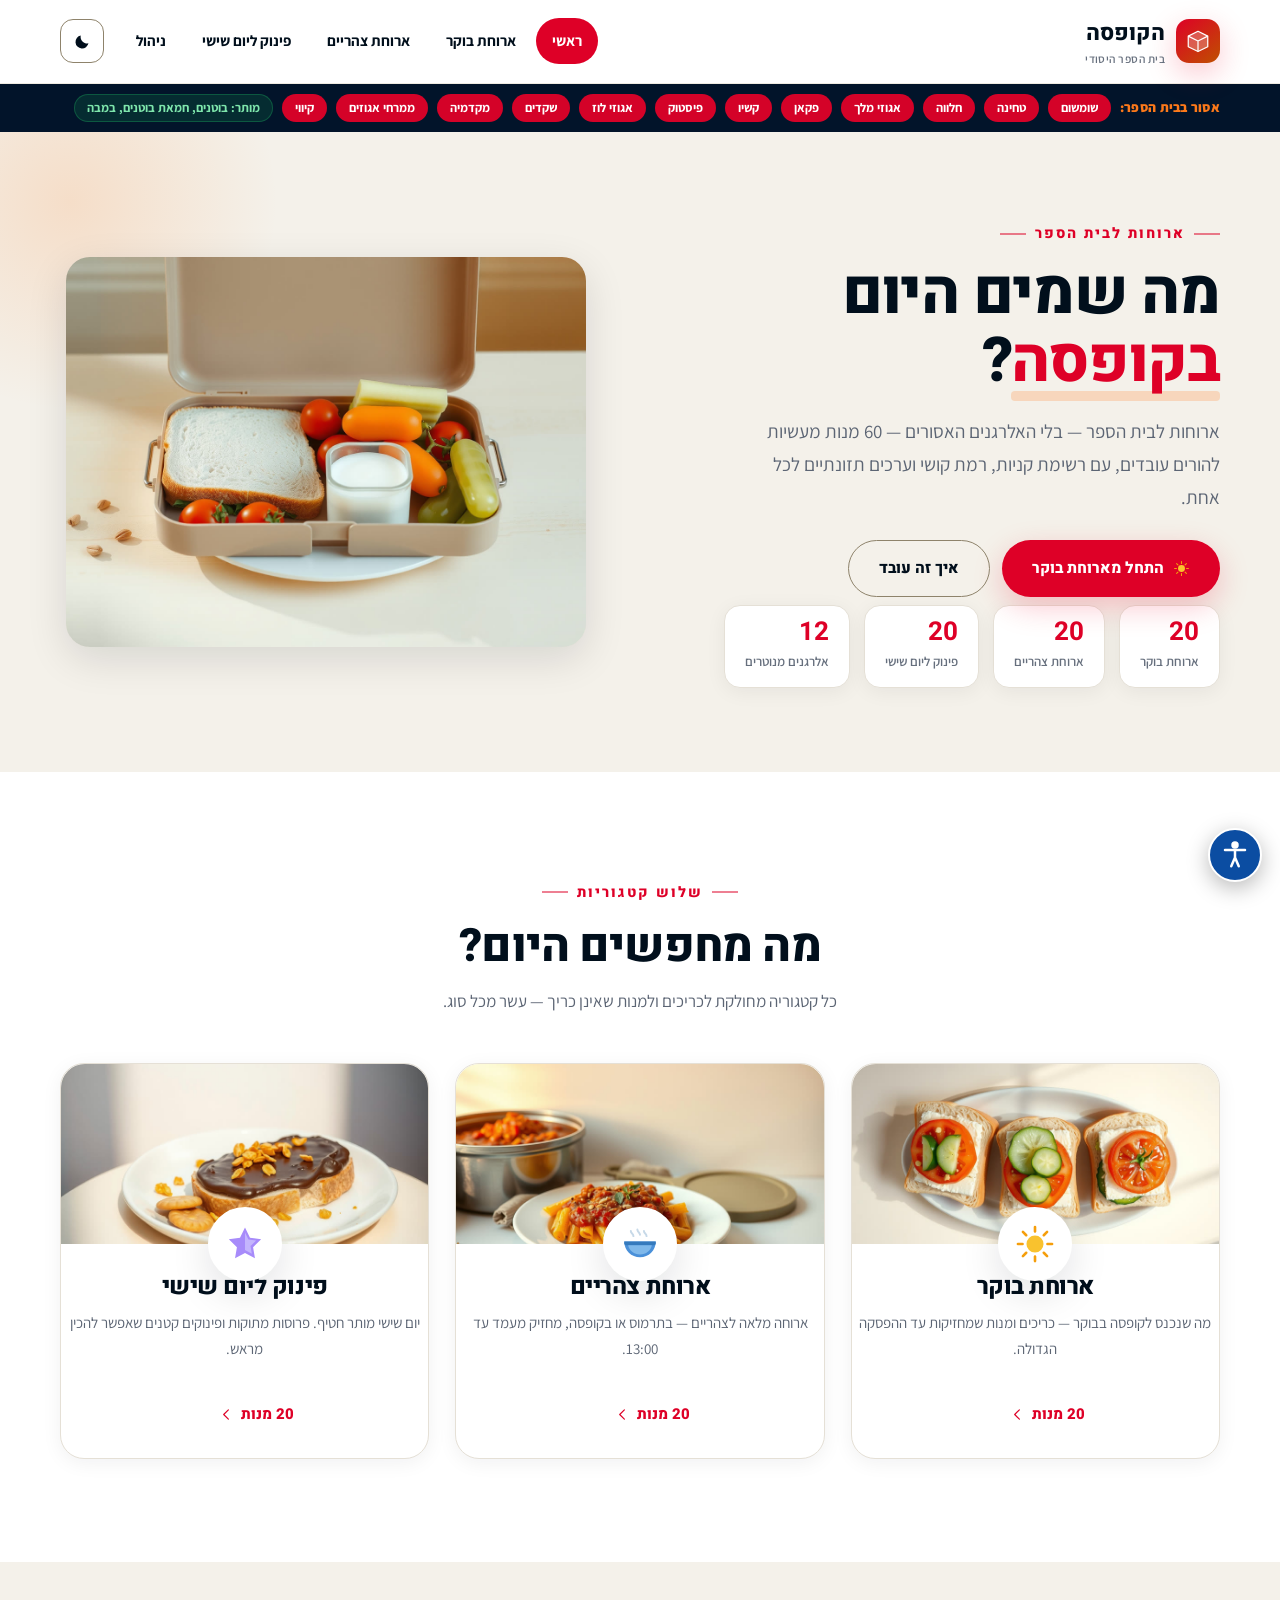
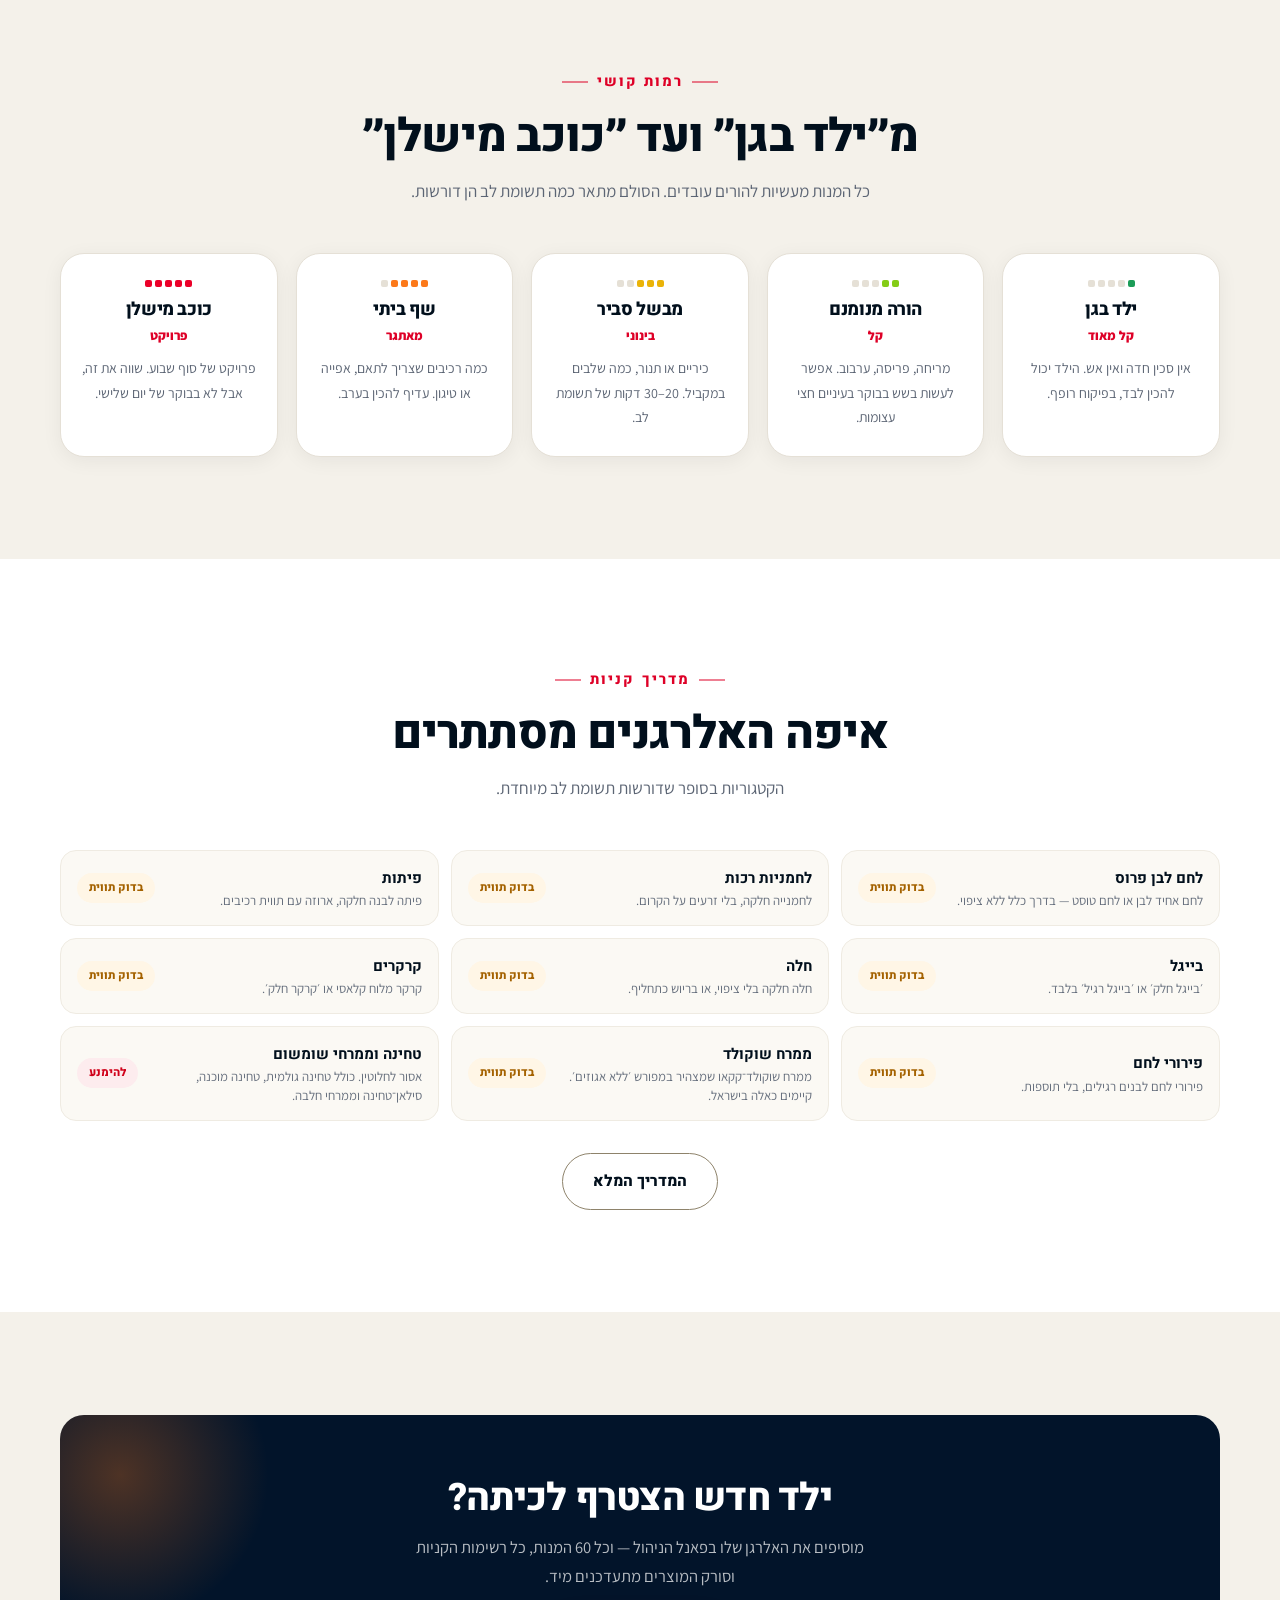
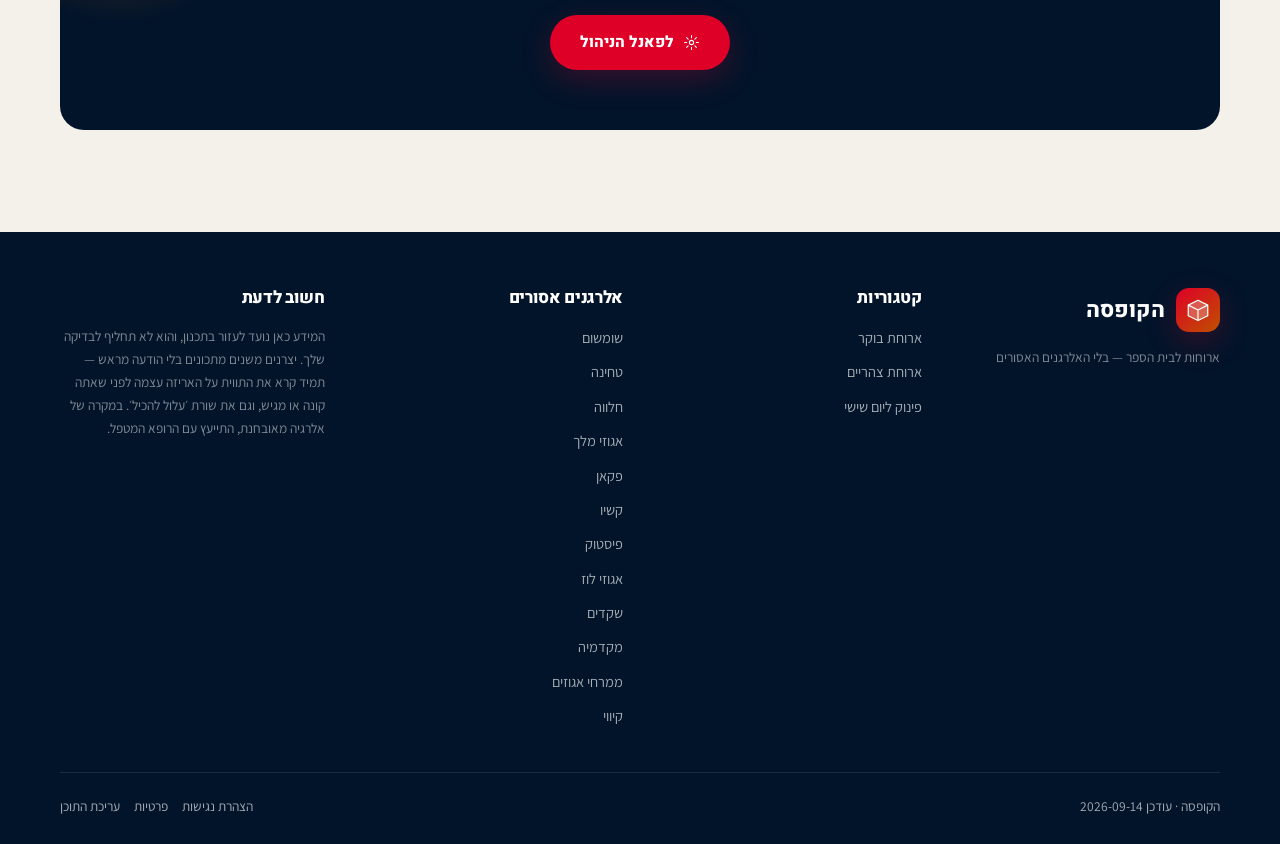
==== index.html @ a0317366 "אתר הקופסה — ארוחות בית ספר ללא אלרגנים 60 מנות בשלוש קטגוריות (בוקר, צהריים, פינוק שישי), עם ערכים " ====
<!doctype html>
<html lang="he" dir="rtl">
<head>
<meta charset="utf-8">
<meta name="viewport" content="width=device-width,initial-scale=1">
<title>הקופסה — ארוחות לבית הספר בלי אלרגנים</title>
<meta name="description" content="רעיונות לארוחות בוקר, צהריים ופינוק ליום שישי לילדי בית ספר יסודי, עם התחשבות באלרגיות לשומשום, טחינה, חלווה, אגוזי מלך, פקאן, קשיו, פיסטוק, לוז, שקדים, מקדמיה, ממרחי אגוזים וקיווי.">
<meta name="color-scheme" content="light dark">
<link rel="stylesheet" href="assets/fonts.css">
<link rel="stylesheet" href="assets/style.css">
<link rel="icon" href="data:image/svg+xml,<svg xmlns='http://www.w3.org/2000/svg' viewBox='0 0 100 100'><text y='.9em' font-size='90'>🥪</text></svg>">
</head>
<body data-page="home">

<main id="app"></main>

<script src="assets/icons.js"></script>
<script src="data/config.js"></script>
<script src="data/products.js"></script>
<script src="data/nutrition.js"></script>
<script src="data/meals-breakfast.js"></script>
<script src="data/meals-lunch.js"></script>
<script src="data/meals-friday.js"></script>
<script src="assets/app.js"></script>
<script src="assets/a11y.js"></script>
</body>
</html>
---- assets/fonts.css ----
/* פונטים מקומיים — Heebo + Assistant, תת־קבוצות עברית ולטינית בלבד.
   מאוחסנים באתר כדי שלא תישלח אף בקשה לשרתי גוגל. */

@font-face {
  font-family: 'Assistant';
  font-style: normal;
  font-weight: 400;
  font-display: swap;
  src: url(fonts/assistant-400-hebrew.woff2) format('woff2');
  unicode-range: U+0307-0308, U+0590-05FF, U+200C-2010, U+20AA, U+25CC, U+FB1D-FB4F;
}

@font-face {
  font-family: 'Assistant';
  font-style: normal;
  font-weight: 400;
  font-display: swap;
  src: url(fonts/assistant-400-latin.woff2) format('woff2');
  unicode-range: U+0000-00FF, U+0131, U+0152-0153, U+02BB-02BC, U+02C6, U+02DA, U+02DC, U+0304, U+0308, U+0329, U+2000-206F, U+20AC, U+2122, U+2191, U+2193, U+2212, U+2215, U+FEFF, U+FFFD;
}

@font-face {
  font-family: 'Assistant';
  font-style: normal;
  font-weight: 600;
  font-display: swap;
  src: url(fonts/assistant-600-hebrew.woff2) format('woff2');
  unicode-range: U+0307-0308, U+0590-05FF, U+200C-2010, U+20AA, U+25CC, U+FB1D-FB4F;
}

@font-face {
  font-family: 'Assistant';
  font-style: normal;
  font-weight: 600;
  font-display: swap;
  src: url(fonts/assistant-600-latin.woff2) format('woff2');
  unicode-range: U+0000-00FF, U+0131, U+0152-0153, U+02BB-02BC, U+02C6, U+02DA, U+02DC, U+0304, U+0308, U+0329, U+2000-206F, U+20AC, U+2122, U+2191, U+2193, U+2212, U+2215, U+FEFF, U+FFFD;
}

@font-face {
  font-family: 'Assistant';
  font-style: normal;
  font-weight: 700;
  font-display: swap;
  src: url(fonts/assistant-700-hebrew.woff2) format('woff2');
  unicode-range: U+0307-0308, U+0590-05FF, U+200C-2010, U+20AA, U+25CC, U+FB1D-FB4F;
}

@font-face {
  font-family: 'Assistant';
  font-style: normal;
  font-weight: 700;
  font-display: swap;
  src: url(fonts/assistant-700-latin.woff2) format('woff2');
  unicode-range: U+0000-00FF, U+0131, U+0152-0153, U+02BB-02BC, U+02C6, U+02DA, U+02DC, U+0304, U+0308, U+0329, U+2000-206F, U+20AC, U+2122, U+2191, U+2193, U+2212, U+2215, U+FEFF, U+FFFD;
}

@font-face {
  font-family: 'Assistant';
  font-style: normal;
  font-weight: 800;
  font-display: swap;
  src: url(fonts/assistant-800-hebrew.woff2) format('woff2');
  unicode-range: U+0307-0308, U+0590-05FF, U+200C-2010, U+20AA, U+25CC, U+FB1D-FB4F;
}

@font-face {
  font-family: 'Assistant';
  font-style: normal;
  font-weight: 800;
  font-display: swap;
  src: url(fonts/assistant-800-latin.woff2) format('woff2');
  unicode-range: U+0000-00FF, U+0131, U+0152-0153, U+02BB-02BC, U+02C6, U+02DA, U+02DC, U+0304, U+0308, U+0329, U+2000-206F, U+20AC, U+2122, U+2191, U+2193, U+2212, U+2215, U+FEFF, U+FFFD;
}

@font-face {
  font-family: 'Heebo';
  font-style: normal;
  font-weight: 400;
  font-display: swap;
  src: url(fonts/heebo-400-hebrew.woff2) format('woff2');
  unicode-range: U+0307-0308, U+0590-05FF, U+200C-2010, U+20AA, U+25CC, U+FB1D-FB4F;
}

@font-face {
  font-family: 'Heebo';
  font-style: normal;
  font-weight: 400;
  font-display: swap;
  src: url(fonts/heebo-400-latin.woff2) format('woff2');
  unicode-range: U+0000-00FF, U+0131, U+0152-0153, U+02BB-02BC, U+02C6, U+02DA, U+02DC, U+0304, U+0308, U+0329, U+2000-206F, U+20AC, U+2122, U+2191, U+2193, U+2212, U+2215, U+FEFF, U+FFFD;
}

@font-face {
  font-family: 'Heebo';
  font-style: normal;
  font-weight: 600;
  font-display: swap;
  src: url(fonts/heebo-600-hebrew.woff2) format('woff2');
  unicode-range: U+0307-0308, U+0590-05FF, U+200C-2010, U+20AA, U+25CC, U+FB1D-FB4F;
}

@font-face {
  font-family: 'Heebo';
  font-style: normal;
  font-weight: 600;
  font-display: swap;
  src: url(fonts/heebo-600-latin.woff2) format('woff2');
  unicode-range: U+0000-00FF, U+0131, U+0152-0153, U+02BB-02BC, U+02C6, U+02DA, U+02DC, U+0304, U+0308, U+0329, U+2000-206F, U+20AC, U+2122, U+2191, U+2193, U+2212, U+2215, U+FEFF, U+FFFD;
}

@font-face {
  font-family: 'Heebo';
  font-style: normal;
  font-weight: 700;
  font-display: swap;
  src: url(fonts/heebo-700-hebrew.woff2) format('woff2');
  unicode-range: U+0307-0308, U+0590-05FF, U+200C-2010, U+20AA, U+25CC, U+FB1D-FB4F;
}

@font-face {
  font-family: 'Heebo';
  font-style: normal;
  font-weight: 700;
  font-display: swap;
  src: url(fonts/heebo-700-latin.woff2) format('woff2');
  unicode-range: U+0000-00FF, U+0131, U+0152-0153, U+02BB-02BC, U+02C6, U+02DA, U+02DC, U+0304, U+0308, U+0329, U+2000-206F, U+20AC, U+2122, U+2191, U+2193, U+2212, U+2215, U+FEFF, U+FFFD;
}

@font-face {
  font-family: 'Heebo';
  font-style: normal;
  font-weight: 800;
  font-display: swap;
  src: url(fonts/heebo-800-hebrew.woff2) format('woff2');
  unicode-range: U+0307-0308, U+0590-05FF, U+200C-2010, U+20AA, U+25CC, U+FB1D-FB4F;
}

@font-face {
  font-family: 'Heebo';
  font-style: normal;
  font-weight: 800;
  font-display: swap;
  src: url(fonts/heebo-800-latin.woff2) format('woff2');
  unicode-range: U+0000-00FF, U+0131, U+0152-0153, U+02BB-02BC, U+02C6, U+02DA, U+02DC, U+0304, U+0308, U+0329, U+2000-206F, U+20AC, U+2122, U+2191, U+2193, U+2212, U+2215, U+FEFF, U+FFFD;
}

@font-face {
  font-family: 'Heebo';
  font-style: normal;
  font-weight: 900;
  font-display: swap;
  src: url(fonts/heebo-900-hebrew.woff2) format('woff2');
  unicode-range: U+0307-0308, U+0590-05FF, U+200C-2010, U+20AA, U+25CC, U+FB1D-FB4F;
}

@font-face {
  font-family: 'Heebo';
  font-style: normal;
  font-weight: 900;
  font-display: swap;
  src: url(fonts/heebo-900-latin.woff2) format('woff2');
  unicode-range: U+0000-00FF, U+0131, U+0152-0153, U+02BB-02BC, U+02C6, U+02DA, U+02DC, U+0304, U+0308, U+0329, U+2000-206F, U+20AC, U+2122, U+2191, U+2193, U+2212, U+2215, U+FEFF, U+FFFD;
}
---- assets/style.css ----
/* ============================================================
   הקופסה — עיצוב בהשראת FreshEat, בנוי RTL מלכתחילה
   ============================================================ */

:root{
  /* פלטת FreshEat */
  /* צבעים מכוילים ל-WCAG 2.0 AA (ת"י 5568). אל תבהיר אותם בלי לבדוק ניגודיות מחדש. */
  --theme:#DE0027;          /* כטקסט: 5.08:1 על לבן · 4.50:1 על קרם */
  --theme-btn:#DE0027;      /* כרקע עם טקסט לבן: 4.60:1 */
  --theme2:#FC791A;         /* דקורטיבי בלבד */
  --theme2-deep:#BF5000;    /* לרקע עם טקסט לבן — 4.81:1 */
  --title:#010F1C;
  --text:#5C6574;
  --text2:#666F7D;          /* 5.08:1 על לבן · 4.50:1 על קרם */
  --body:#ffffff;
  --bg2:#F4F1EA;
  --bg3:#FBF9F4;
  --dark:#02142A;
  --border:#E5E0D6;         /* דקורטיבי */
  --border2:#EFEBE2;
  --border-ui:#8E836B;      /* פקדים שדורשים 3:1 לפי WCAG 1.4.11 — 3.74:1 על לבן */
  --white:#ffffff;

  --ok:#168047;             /* 4.52:1 על ok-soft */
  --ok-soft:#EAF7F0;
  --warn:#A46200;           /* 4.53:1 על warn-soft */
  --warn-soft:#FFF6E6;
  --danger:#D0021B;         /* 4.97:1 על danger-soft */
  --danger-soft:#FDECEE;

  --r:16px;
  --r-lg:24px;
  --r-pill:100px;
  --sh:0 4px 20px rgba(1,15,28,.06);
  --sh2:0 12px 40px rgba(1,15,28,.12);
  --sh-red:0 10px 30px rgba(235,0,41,.22);
  --maxw:1200px;
  --title-font:"Heebo",-apple-system,"Segoe UI",Arial,sans-serif;
  --body-font:"Assistant","Heebo",-apple-system,"Segoe UI",Arial,sans-serif;
  --pad:clamp(56px,8vw,110px);
}

@media (prefers-color-scheme:dark){
  :root:not([data-theme="light"]){
    --title:#F5F3EE; --text:#AEB6C2; --text2:#7F8791;
    --theme:#FF2E52;      /* כטקסט על רקע כהה — 4.51:1 מינימום */
    --theme-btn:#C4001F;  /* כרקע עם טקסט לבן — 5.66:1 */
    --body:#02142A; --bg2:#061B33; --bg3:#04182E;
    --border:#122C48; --border2:#0E2540; --white:#08203A;
    --ok-soft:#0B2A1C; --warn-soft:#2A2110; --danger-soft:#2C1015;
    --ok:#4ADE80; --warn:#FBBF24; --danger:#FF6B7D;
    --theme2-deep:#BF5000;  /* תמיד רקע לטקסט לבן — 4.81:1 בשני המצבים */ --border-ui:#6E7C90;
    --sh:0 4px 20px rgba(0,0,0,.35); --sh2:0 12px 40px rgba(0,0,0,.5);
  }
}
:root[data-theme="dark"]{
  --title:#F5F3EE; --text:#AEB6C2; --text2:#7F8791;
    --theme:#FF2E52;      /* כטקסט על רקע כהה — 4.51:1 מינימום */
    --theme-btn:#C4001F;  /* כרקע עם טקסט לבן — 5.66:1 */
  --body:#02142A; --bg2:#061B33; --bg3:#04182E;
  --border:#122C48; --border2:#0E2540; --white:#08203A;
  --ok-soft:#0B2A1C; --warn-soft:#2A2110; --danger-soft:#2C1015;
  --ok:#4ADE80; --warn:#FBBF24; --danger:#FF6B7D;
  --theme2-deep:#BF5000;  /* תמיד רקע לטקסט לבן — 4.81:1 בשני המצבים */ --border-ui:#6E7C90;
  --sh:0 4px 20px rgba(0,0,0,.35); --sh2:0 12px 40px rgba(0,0,0,.5);
}

*,*::before,*::after{box-sizing:border-box}
html{-webkit-text-size-adjust:100%;scroll-behavior:smooth}
body{
  margin:0;background:var(--body);color:var(--text);
  font-family:var(--body-font);font-size:16px;line-height:1.75;
  direction:rtl;text-align:right;-webkit-font-smoothing:antialiased;
  overflow-x:hidden;
}
h1,h2,h3,h4,h5,h6{
  font-family:var(--title-font);color:var(--title);
  font-weight:800;line-height:1.22;letter-spacing:-.02em;margin:0 0 12px;
}
p{margin:0 0 14px}
a{color:inherit;text-decoration:none}
img{max-width:100%;height:auto;display:block}
button{font:inherit}
ul{list-style:none;margin:0;padding:0}

.wrap{max-width:var(--maxw);margin:0 auto;padding:0 20px}
.sr{position:absolute;width:1px;height:1px;overflow:hidden;clip:rect(0 0 0 0)}
.sec{padding:var(--pad) 0}
.sec-cream{background:var(--bg2)}
.sec-tint{background:var(--bg3)}

/* ================= כותרת עליונה ================= */
.hdr{position:sticky;top:0;z-index:60;background:var(--body);border-bottom:1px solid var(--border2)}
.hdr-in{max-width:var(--maxw);margin:0 auto;padding:14px 20px;display:flex;align-items:center;gap:16px}
.logo{display:flex;align-items:center;gap:11px;font-family:var(--title-font);font-weight:800;font-size:22px;color:var(--title)}
.logo-mark{
  width:44px;height:44px;border-radius:13px;flex:0 0 auto;
  background:linear-gradient(140deg,var(--theme-btn),var(--theme2-deep));
  display:grid;place-items:center;color:#fff;box-shadow:var(--sh-red);
}
.logo-mark svg{width:26px;height:26px}
.logo small{display:block;font-family:var(--body-font);font-size:11.5px;font-weight:600;color:var(--text2);letter-spacing:.04em;margin-top:-4px}
.hdr-spacer{flex:1}
.nav{display:flex;align-items:center;gap:4px}
.nav a{
  padding:10px 16px;border-radius:var(--r-pill);font-weight:700;font-size:15px;
  color:var(--title);transition:.2s;
}
.nav a:hover,.nav a[aria-current="page"]{background:var(--theme-btn);color:#fff}
.icon-btn{
  width:44px;height:44px;border-radius:13px;border:1.5px solid var(--border-ui);
  background:transparent;color:var(--title);display:grid;place-items:center;cursor:pointer;transition:.2s;
}
.icon-btn:hover{background:var(--theme-btn);border-color:var(--theme-btn);color:#fff;transform:translateY(-2px)}
.icon-btn svg{width:19px;height:19px}

/* ================= פס אלרגנים ================= */
.allergy-bar{background:var(--dark);color:#fff;font-size:13.5px}
:root[data-theme="dark"] .allergy-bar,
:root:not([data-theme="light"]) .allergy-bar{background:#000}
@media (prefers-color-scheme:light){:root:not([data-theme="dark"]) .allergy-bar{background:var(--dark)}}
.allergy-bar-in{max-width:var(--maxw);margin:0 auto;padding:10px 20px;display:flex;align-items:center;gap:9px;flex-wrap:wrap}
.allergy-bar b{color:var(--theme2);font-weight:800;letter-spacing:.02em}
.chip{
  display:inline-flex;align-items:center;gap:5px;background:rgba(255,255,255,.1);
  border:1px solid rgba(255,255,255,.16);padding:2px 12px;border-radius:var(--r-pill);
  font-size:12.5px;font-weight:700;color:#fff;
}
.chip-x{background:rgba(235,0,41,.9);border-color:transparent}
.chip-ok{background:rgba(27,156,87,.18);border-color:rgba(27,156,87,.4);color:#7ee6ac}

/* ================= כותרת סקשן ================= */
.title-area{text-align:center;max-width:720px;margin:0 auto 46px}
.sub-title{
  display:inline-flex;align-items:center;gap:9px;color:var(--theme);
  font-family:var(--title-font);font-weight:800;font-size:14.5px;
  letter-spacing:.14em;margin-bottom:14px;
}
.sub-title::before,.sub-title::after{
  content:"";width:26px;height:2px;background:var(--theme);opacity:.5;
}
.title-area h2{font-size:clamp(28px,4.4vw,46px);margin:0 0 12px}
.title-area p{color:var(--text);font-size:17px;margin:0}

/* ================= כפתורים ================= */
.btn{
  display:inline-flex;align-items:center;justify-content:center;gap:9px;
  background:var(--theme-btn);color:#fff;border:0;border-radius:var(--r-pill);
  padding:14px 30px;font-family:var(--title-font);font-weight:800;font-size:15.5px;
  cursor:pointer;transition:.25s;box-shadow:var(--sh-red);position:relative;overflow:hidden;
}
.btn:hover{background:var(--theme2-deep);transform:translateY(-3px);box-shadow:0 14px 34px rgba(191,80,0,.3)}
.btn svg{width:17px;height:17px}
.btn-out{background:transparent;color:var(--title);border:1.5px solid var(--border-ui);box-shadow:none}
.btn-out:hover{background:var(--theme-btn);border-color:var(--theme-btn);color:#fff;box-shadow:var(--sh-red)}
.btn-dark{background:var(--dark);box-shadow:none}
.btn-dark:hover{background:var(--theme-btn)}
.btn-sm{padding:10px 20px;font-size:14px}
.btn-row{display:flex;gap:12px;flex-wrap:wrap}

/* ================= באנר ראשי ================= */
.banner{position:relative;background:var(--bg2);overflow:hidden;padding:clamp(48px,7vw,84px) 0}
.banner::after{
  content:"";position:absolute;top:-140px;left:-140px;width:420px;height:420px;
  border-radius:50%;background:radial-gradient(circle,rgba(252,121,26,.16),transparent 70%);
}
.banner-in{
  max-width:var(--maxw);margin:0 auto;padding:0 20px;
  display:grid;gap:40px;align-items:center;grid-template-columns:1fr;position:relative;z-index:2;
}
@media(min-width:960px){.banner-in{grid-template-columns:1.05fr .95fr}}
.banner h1{font-size:clamp(34px,6vw,62px);line-height:1.1;margin-bottom:18px}
.banner h1 em{font-style:normal;color:var(--theme);position:relative}
.banner h1 em::after{
  content:"";position:absolute;inset-inline:0;bottom:6px;height:10px;
  background:var(--theme2);opacity:.22;border-radius:4px;z-index:-1;
}
.banner .lede{font-size:clamp(16px,2vw,19px);color:var(--text);max-width:52ch;margin-bottom:26px}
.banner-media{position:relative;display:grid;place-items:center;min-height:280px}
.banner-media > img,.banner-media > .ph{grid-area:1/1}
.banner-media > img{z-index:2}
.banner-media img{
  width:100%;max-width:520px;border-radius:var(--r-lg);
  box-shadow:var(--sh2);aspect-ratio:4/3;object-fit:cover;
}
.banner-media .ph{
  width:100%;max-width:520px;aspect-ratio:4/3;border-radius:var(--r-lg);
  background:
    repeating-linear-gradient(45deg,var(--border2) 0 14px,transparent 14px 28px),
    linear-gradient(140deg,rgba(235,0,41,.07),rgba(252,121,26,.12));
  border:2px dashed var(--border);display:grid;place-items:center;text-align:center;padding:26px;
}
.banner-media .ph b{display:block;font-family:var(--title-font);color:var(--title);font-size:17px;margin-bottom:5px}
.banner-media .ph span{font-size:13.5px;color:var(--text2);font-family:monospace;direction:ltr}
.banner-stats{display:flex;gap:14px;flex-wrap:wrap;margin-top:8px}
.bstat{background:var(--white);border:1px solid var(--border);border-radius:var(--r);padding:12px 20px;box-shadow:var(--sh)}
.bstat b{display:block;font-family:var(--title-font);font-size:26px;color:var(--theme);line-height:1.1}
.bstat span{font-size:13px;font-weight:600;color:var(--text2)}

/* ================= כרטיסי קטגוריה ================= */
.cats{display:grid;gap:26px;grid-template-columns:repeat(auto-fit,minmax(290px,1fr))}
.cat{
  position:relative;background:var(--white);border:1px solid var(--border);
  border-radius:var(--r-lg);padding:0 0 30px;
  box-shadow:var(--sh);transition:.3s cubic-bezier(.3,.9,.4,1);text-align:center;
}
.cat:hover{transform:translateY(-9px);box-shadow:var(--sh2);border-color:var(--theme)}
/* .cat-top גוזר את התמונה, אבל .cat-ico חייב לחרוג ממנו — לכן הוא אח ולא בן */
.cat-top{
  position:relative;height:180px;background:var(--bg2);overflow:hidden;display:grid;
  border-radius:var(--r-lg) var(--r-lg) 0 0;
}
.cat-top > img,.cat-top > .ph{grid-area:1/1;width:100%;height:100%}
.cat-top img{object-fit:cover;transition:.5s;z-index:2}
.cat:hover .cat-top img{transform:scale(1.07)}
.cat-top .ph{
  display:grid;place-items:center;padding:16px 16px 46px;
  background:repeating-linear-gradient(45deg,var(--border2) 0 12px,transparent 12px 24px);
}
.ph-path{
  font-family:monospace;direction:ltr;font-size:12px;color:var(--text2);
  background:var(--body);padding:5px 10px;border-radius:8px;border:1px solid var(--border);
  word-break:break-all;line-height:1.5;
}
.cat-top .ph svg{width:74px;height:74px;opacity:.85}
.cat-ico{
  position:absolute;top:143px;inset-inline-start:50%;transform:translateX(50%);
  width:74px;height:74px;border-radius:50%;background:var(--white);
  display:grid;place-items:center;box-shadow:var(--sh2);border:4px solid var(--white);z-index:3;
}
.cat-ico svg{width:42px;height:42px}
.cat-body{padding:46px 24px 0}
.cat h3{font-size:24px;margin-bottom:9px}
.cat p{color:var(--text);font-size:15px;min-height:72px;margin-bottom:18px}
.cat-count{
  display:inline-flex;align-items:center;gap:7px;color:var(--theme);
  font-family:var(--title-font);font-weight:800;font-size:15px;
}
.cat-count svg{width:15px;height:15px;transition:.25s}
.cat:hover .cat-count svg{transform:translateX(-5px)}

/* ================= כרטיס מנה ================= */
.meals{display:grid;gap:26px;grid-template-columns:repeat(auto-fill,minmax(260px,1fr))}
.dish{
  position:relative;background:var(--white);border:1px solid var(--border);
  border-radius:var(--r-lg);padding:70px 22px 26px;margin-top:62px;text-align:center;
  box-shadow:var(--sh);transition:.3s cubic-bezier(.3,.9,.4,1);display:block;
}
.dish:hover{transform:translateY(-9px);box-shadow:var(--sh2);border-color:var(--theme)}
.dish-thumb{
  position:absolute;top:-58px;inset-inline-start:50%;transform:translateX(50%);
  width:132px;height:132px;border-radius:50%;overflow:hidden;
  background:var(--bg2);border:5px solid var(--white);box-shadow:var(--sh);transition:.35s;
  display:grid;
}
.dish-thumb > *{grid-area:1/1;width:100%;height:100%}
.dish:hover .dish-thumb{transform:translateX(50%) rotate(-6deg) scale(1.05)}
.dish-thumb img{object-fit:cover;z-index:2}
.dish-thumb .ph{display:grid;place-items:center;background:var(--bg3)}
.dish-thumb .ph svg{width:78px;height:78px}
.dish h3{font-size:18.5px;margin-bottom:7px;min-height:46px;display:flex;align-items:center;justify-content:center}
.dish p{
  color:var(--text);font-size:14px;line-height:1.55;margin-bottom:14px;min-height:66px;
  display:-webkit-box;-webkit-line-clamp:3;-webkit-box-orient:vertical;overflow:hidden;
}
.dish-meta{
  display:flex;align-items:center;justify-content:center;gap:8px;flex-wrap:wrap;
  font-size:12.5px;font-weight:700;color:var(--text2);padding-top:14px;border-top:1px dashed var(--border);
}
.dot{width:3px;height:3px;border-radius:50%;background:var(--border);flex:0 0 auto}
.dish-badge{
  position:absolute;top:16px;inset-inline-end:16px;background:var(--theme-btn);color:#fff;
  font-size:11.5px;font-weight:800;padding:4px 11px;border-radius:var(--r-pill);z-index:4;
}
.dish-badge.b2{background:var(--theme2-deep)}

/* דרגות קושי */
.pips{display:inline-flex;gap:3px;align-items:center}
.pip{width:7px;height:7px;border-radius:2px;background:var(--border)}
.pip.on{background:var(--d-color,var(--theme))}
.d1{--d-color:#1B9C57}.d2{--d-color:#84cc16}.d3{--d-color:#EAB308}
.d4{--d-color:#FC791A}.d5{--d-color:#EB0029}

/* ================= Breadcrumb ================= */
.crumb-hero{
  position:relative;background:var(--dark);color:#fff;padding:clamp(46px,7vw,80px) 0;
  text-align:center;overflow:hidden;
}
.crumb-hero::before{
  content:"";position:absolute;inset:0;
  background-image:var(--crumb-img,none);background-size:cover;background-position:center;
  opacity:.28;
}
.crumb-hero::after{
  content:"";position:absolute;inset:0;
  background:linear-gradient(180deg,rgba(2,20,42,.55),rgba(2,20,42,.9));
}
.crumb-hero > *{position:relative;z-index:2}
/* בדף מנה הכותרת האמיתית מופיעה מיד אחרי, אז כאן רק פירורי הלחם */
.crumb-hero.compact{padding:22px 0}
.crumb-hero h1{color:#fff;font-size:clamp(28px,5vw,48px);margin-bottom:14px}
.crumb-nav{display:flex;align-items:center;justify-content:center;gap:9px;font-size:14.5px;font-weight:700;flex-wrap:wrap;color:rgba(255,255,255,.7)}
.crumb-nav a{color:#fff}
.crumb-nav a:hover{color:var(--theme2)}
.crumb-nav svg{width:12px;height:12px}
.crumb-nav .cur{color:var(--theme2)}

/* ================= סרגל סינון ================= */
.toolbar{
  display:flex;gap:12px;flex-wrap:wrap;align-items:center;
  background:var(--white);border:1px solid var(--border);border-radius:var(--r-lg);
  padding:18px;margin-bottom:44px;box-shadow:var(--sh);
}
.search{
  flex:1 1 250px;display:flex;align-items:center;gap:10px;
  background:var(--bg3);border:1.5px solid var(--border-ui);border-radius:var(--r-pill);padding:0 20px;
}
.search svg{width:17px;height:17px;color:var(--text2);flex:0 0 auto}
.search input{flex:1;border:0;background:transparent;padding:13px 0;color:var(--title);font-size:15px;outline:none;font-family:inherit}
.seg{display:flex;gap:4px;background:var(--bg3);padding:5px;border-radius:var(--r-pill);border:1.5px solid var(--border-ui)}
.seg button{
  border:0;background:transparent;padding:9px 20px;border-radius:var(--r-pill);
  font-family:var(--title-font);font-size:14px;font-weight:700;color:var(--text);cursor:pointer;transition:.2s;white-space:nowrap;
}
.seg button:hover{color:var(--theme)}
.seg button[aria-pressed="true"]{background:var(--theme-btn);color:#fff}
.sel{
  border:1.5px solid var(--border-ui);background:var(--bg3);color:var(--title);
  padding:12px 18px;border-radius:var(--r-pill);font-size:14px;font-weight:700;
  font-family:var(--title-font);cursor:pointer;
}
.empty{padding:80px 20px;text-align:center;color:var(--text2);border:2px dashed var(--border);border-radius:var(--r-lg)}
.grp-head{display:flex;align-items:center;gap:14px;margin:0 0 70px}
.grp-head h2{font-size:26px;margin:0;white-space:nowrap}
.grp-head .ln{flex:1;height:1px;background:var(--border)}
.grp-head span{color:var(--theme);font-weight:800;font-family:var(--title-font)}

/* ================= דף מנה ================= */
.meal-top{display:grid;gap:36px;grid-template-columns:1fr;align-items:center;padding:var(--pad) 0 0}
@media(min-width:900px){.meal-top{grid-template-columns:.85fr 1.15fr}}
.meal-figure{position:relative;display:grid;place-items:center}
.meal-figure > img,.meal-figure > .ph{grid-area:1/1}
.meal-figure > img{z-index:2}
.meal-figure img{width:100%;max-width:400px;aspect-ratio:1;object-fit:cover;border-radius:50%;box-shadow:var(--sh2);border:10px solid var(--white)}
.meal-figure .ph{
  width:100%;max-width:400px;aspect-ratio:1;border-radius:50%;
  background:var(--bg2);border:10px solid var(--white);box-shadow:var(--sh2);
  display:grid;place-items:center;text-align:center;padding:30px;
}
.meal-figure .ph svg{width:140px;height:140px;margin-bottom:10px}
.meal-figure .ph span{font-size:12px;color:var(--text2);font-family:monospace;direction:ltr;word-break:break-all}
.meal-top h1{font-size:clamp(28px,4.6vw,46px);margin-bottom:14px}
.meal-top .lede{font-size:17.5px;color:var(--text);margin-bottom:24px}
.tag-row{display:flex;gap:8px;flex-wrap:wrap;margin-bottom:22px}
.tag{background:var(--bg2);border:1px solid var(--border);color:var(--text);padding:5px 15px;border-radius:var(--r-pill);font-size:13px;font-weight:700}
.stats{display:flex;gap:12px;flex-wrap:wrap;margin-bottom:24px}
.stat{background:var(--white);border:1px solid var(--border);border-radius:var(--r);padding:13px 20px;display:flex;align-items:center;gap:12px;box-shadow:var(--sh)}
.stat > svg{width:22px;height:22px;color:var(--theme)}
.stat b{display:block;font-family:var(--title-font);font-size:16px;color:var(--title);line-height:1.25}
.stat span{font-size:12px;color:var(--text2);font-weight:600}

.grid2{display:grid;gap:28px;grid-template-columns:1fr;padding:var(--pad) 0}
@media(min-width:920px){.grid2{grid-template-columns:1.05fr .95fr;align-items:start}}

.card{background:var(--white);border:1px solid var(--border);border-radius:var(--r-lg);padding:30px;box-shadow:var(--sh);margin-bottom:28px}
.card > h2{font-size:21px;margin:0 0 20px;display:flex;align-items:center;gap:11px}
.card > h2 svg{width:22px;height:22px;color:var(--theme);flex:0 0 auto}

/* ---- ערכים תזונתיים ---- */
.nutri{display:grid;gap:14px}
.nrow{background:var(--bg3);border:1px solid var(--border2);border-radius:var(--r);padding:16px 18px}
.nrow-top{display:flex;align-items:baseline;gap:10px;margin-bottom:11px}
.nrow-top .nm{font-family:var(--title-font);font-weight:800;font-size:16px;color:var(--title);flex:1}
.nrow-top .val{font-family:var(--title-font);font-weight:800;font-size:25px;color:var(--title);line-height:1}
.nrow-top .un{font-size:13px;font-weight:700;color:var(--text2)}
.nbar{height:11px;border-radius:var(--r-pill);background:var(--border2);overflow:hidden;position:relative}
.nbar i{display:block;height:100%;border-radius:var(--r-pill);background:var(--nc,var(--theme));transition:width .7s cubic-bezier(.3,.9,.4,1)}
.nfoot{display:flex;align-items:center;gap:8px;margin-top:9px;font-size:13px;flex-wrap:wrap}
.npct{font-family:var(--title-font);font-weight:800;font-size:15px;color:var(--nc,var(--theme))}
.nfoot span{color:var(--text2);font-weight:600}
.nbasis{font-size:12.5px;color:var(--text2);margin-top:7px;line-height:1.5}
.n-good{--nc:var(--ok)}
.n-mid{--nc:var(--theme2)}
.n-high{--nc:var(--danger)}
.nserve{
  display:flex;align-items:center;gap:9px;background:var(--bg2);border-radius:var(--r);
  padding:12px 16px;margin-bottom:16px;font-size:14px;font-weight:700;color:var(--title);
}
.nserve svg{width:18px;height:18px;color:var(--theme);flex:0 0 auto}

/* ---- רשימת קניות ---- */
.shop li{display:flex;gap:14px;align-items:flex-start;padding:14px 0;border-bottom:1px dashed var(--border)}
.shop li:last-child{border-bottom:0;padding-bottom:0}
.shop-cb{
  width:24px;height:24px;flex:0 0 auto;margin-top:3px;border-radius:8px;
  border:2px solid var(--border-ui);background:transparent;cursor:pointer;
  display:grid;place-items:center;transition:.2s;padding:0;
}
.shop-cb svg{width:13px;height:13px;color:#fff;opacity:0;transition:.2s}
.shop-cb[aria-checked="true"]{background:var(--ok);border-color:var(--ok)}
.shop-cb[aria-checked="true"] svg{opacity:1}
.shop-txt{flex:1;min-width:0}
.shop-txt b{font-family:var(--title-font);font-weight:700;font-size:15.5px;color:var(--title)}
.shop-txt .q{color:var(--text2);font-weight:600;font-size:14px}
.shop-txt .note{display:block;color:var(--text);font-size:13.5px;margin-top:3px}
.shop li[data-done="1"] .shop-txt b,.shop li[data-done="1"] .shop-txt .q{text-decoration:line-through;opacity:.5}
.flag{
  display:inline-flex;align-items:flex-start;gap:7px;margin-top:7px;
  background:var(--warn-soft);color:var(--warn);border:1px solid color-mix(in srgb,var(--warn) 30%,transparent);
  padding:6px 12px;border-radius:10px;font-size:12.5px;font-weight:700;line-height:1.45;
}
.flag svg{width:13px;height:13px;flex:0 0 auto;margin-top:2px}

/* ---- שלבים ---- */
.steps{counter-reset:s}
.steps li{counter-increment:s;position:relative;padding:0 52px 22px 0;color:var(--text);font-size:15.5px}
.steps li:last-child{padding-bottom:0}
.steps li::before{
  content:counter(s);position:absolute;right:0;top:-2px;width:34px;height:34px;border-radius:50%;
  background:var(--theme-btn);color:#fff;display:grid;place-items:center;
  font-family:var(--title-font);font-weight:800;font-size:15px;box-shadow:var(--sh-red);
}
.steps li::after{content:"";position:absolute;right:16.5px;top:38px;bottom:8px;width:2px;background:var(--border)}
.steps li:last-child::after{display:none}

.tips li{
  padding:14px 18px;background:var(--bg3);border-radius:var(--r);margin-bottom:11px;
  font-size:15px;color:var(--text);border-inline-start:4px solid var(--theme2);
}
.tips li:last-child{margin-bottom:0}

.alert{border-radius:var(--r);padding:16px 18px;font-size:14.5px;line-height:1.6;display:flex;gap:12px;align-items:flex-start;margin-bottom:12px}
.alert:last-child{margin-bottom:0}
.alert svg{width:20px;height:20px;flex:0 0 auto;margin-top:3px}
.alert-danger{background:var(--danger-soft);color:var(--danger);border:1px solid color-mix(in srgb,var(--danger) 25%,transparent)}
.alert-warn{background:var(--warn-soft);color:var(--warn);border:1px solid color-mix(in srgb,var(--warn) 25%,transparent)}
.alert-info{background:var(--bg3);color:var(--text);border:1px solid var(--border)}
.alert b{display:block;margin-bottom:4px;font-family:var(--title-font);font-weight:800}

.dscale{display:flex;gap:5px;margin:14px 0 12px}
.dstep{flex:1;height:9px;border-radius:var(--r-pill);background:var(--border2)}
.dstep.on{background:var(--d-color,var(--theme))}
.dlabel{font-size:14.5px;color:var(--text);margin:0}
.dlabel b{color:var(--title);font-family:var(--title-font)}

/* ---- מוצרים ---- */
.prods{display:grid;gap:12px}
.prod{display:flex;gap:14px;align-items:center;background:var(--bg3);border:1px solid var(--border2);border-radius:var(--r);padding:14px 16px}
.prod-b{flex:1;min-width:0}
.prod-b b{font-family:var(--title-font);font-size:15px;color:var(--title);display:block}
.prod-b span{font-size:13px;color:var(--text2);display:block;line-height:1.5}
.badge{font-size:11.5px;font-weight:800;padding:5px 12px;border-radius:var(--r-pill);white-space:nowrap;flex:0 0 auto;font-family:var(--title-font)}
.badge-ok{background:var(--ok-soft);color:var(--ok)}
.badge-warn{background:var(--warn-soft);color:var(--warn)}
.badge-no{background:var(--danger-soft);color:var(--danger)}

/* ================= CTA ================= */
.cta{
  background:var(--dark);border-radius:var(--r-lg);padding:clamp(34px,5vw,60px);
  text-align:center;position:relative;overflow:hidden;
}
.cta::before{
  content:"";position:absolute;top:-90px;inset-inline-end:-90px;width:300px;height:300px;border-radius:50%;
  background:radial-gradient(circle,rgba(252,121,26,.3),transparent 70%);
}
.cta > *{position:relative;z-index:2}
.cta h2{color:#fff;font-size:clamp(24px,3.6vw,38px)}
.cta p{color:rgba(255,255,255,.72);max-width:56ch;margin:0 auto 24px;font-size:16.5px}

/* ================= פוטר ================= */
.ftr{background:var(--dark);color:rgba(255,255,255,.65);padding:56px 0 26px;margin-top:0}
.ftr-in{max-width:var(--maxw);margin:0 auto;padding:0 20px}
.ftr-grid{display:grid;gap:34px;grid-template-columns:repeat(auto-fit,minmax(230px,1fr));margin-bottom:34px}
.ftr h3,.ftr h4{color:#fff;font-size:17px;margin-bottom:16px}
.ftr .logo{color:#fff;margin-bottom:14px}
.ftr a{color:rgba(255,255,255,.65)}
.ftr a:hover{color:var(--theme2)}
.ftr li{margin-bottom:9px;font-size:14.5px}
.ftr-note{font-size:13.5px;line-height:1.7;color:rgba(255,255,255,.5)}
.ftr-bot{border-top:1px solid rgba(255,255,255,.1);padding-top:22px;font-size:13.5px;display:flex;gap:14px;flex-wrap:wrap;align-items:center}

/* ================= ניהול ================= */
.adm-grid{display:grid;gap:24px;grid-template-columns:1fr;align-items:start}
@media(min-width:1040px){.adm-grid{grid-template-columns:340px 1fr}}
.adm-list{max-height:72vh;overflow:auto;border:1px solid var(--border);border-radius:var(--r-lg);background:var(--white)}
.adm-item{display:block;width:100%;text-align:right;border:0;border-bottom:1px solid var(--border2);background:transparent;padding:13px 17px;cursor:pointer;font-family:inherit;color:var(--title)}
.adm-item:hover{background:var(--bg3)}
.adm-item[aria-current="true"]{background:var(--theme-btn);color:#fff}
.adm-item small{display:block;color:var(--text2);font-size:12px;font-weight:600}
.adm-item[aria-current="true"] small{color:rgba(255,255,255,.8)}
.adm-grp{padding:11px 17px;background:var(--bg2);font-family:var(--title-font);font-weight:800;font-size:13px;color:var(--text);border-bottom:1px solid var(--border)}
.fld{margin-bottom:17px}
.fld label{display:block;font-family:var(--title-font);font-size:14px;font-weight:800;margin-bottom:7px;color:var(--title)}
.fld input,.fld textarea,.fld select{
  width:100%;border:1.5px solid var(--border-ui);background:var(--bg3);color:var(--title);
  border-radius:12px;padding:12px 15px;font-family:inherit;font-size:15px;outline:none;transition:.2s;
}
.fld input:focus,.fld textarea:focus,.fld select:focus{border-color:var(--theme);background:var(--white)}
.fld textarea{min-height:110px;resize:vertical;line-height:1.7}
.fld .hint{font-size:12.5px;color:var(--text2);margin-top:6px;line-height:1.6}
.fld-row{display:grid;gap:14px;grid-template-columns:repeat(auto-fit,minmax(150px,1fr))}
.toast{
  position:fixed;bottom:26px;inset-inline-start:26px;z-index:200;
  background:var(--dark);color:#fff;padding:15px 24px;border-radius:var(--r-pill);
  font-family:var(--title-font);font-weight:800;font-size:15px;box-shadow:var(--sh2);
  opacity:0;transform:translateY(14px);transition:.3s;pointer-events:none;
}
.toast.show{opacity:1;transform:none}

/* ================= אנימציית כניסה ================= */
@media(prefers-reduced-motion:no-preference){
  .rise{opacity:0;transform:translateY(26px);transition:opacity .6s,transform .6s cubic-bezier(.3,.9,.4,1)}
  .rise.in{opacity:1;transform:none}
}

/* ============================================================
   התאמה לנייד
   ============================================================ */

/* --- תפריט מתקפל --- */
.nav-toggle{display:none}
.nav-toggle .ic-close{display:none}
.nav-toggle[aria-expanded="true"] .ic-open{display:none}
.nav-toggle[aria-expanded="true"] .ic-close{display:grid}

@media(max-width:920px){
  .hdr{position:sticky;top:0}
  .hdr-in{position:static;gap:10px}
  .nav-toggle{display:grid}
  .nav{
    display:none;position:absolute;top:100%;inset-inline:0;z-index:70;
    flex-direction:column;align-items:stretch;gap:4px;
    background:var(--body);border-bottom:1px solid var(--border);
    padding:12px 16px 18px;box-shadow:var(--sh2);
  }
  .nav.open{display:flex}
  .nav a{padding:14px 18px;font-size:16.5px;border-radius:12px}
}

@media(max-width:760px){
  .logo{font-size:19px;gap:9px}
  .logo-mark{width:38px;height:38px;border-radius:11px}
  .logo-mark svg{width:22px;height:22px}
  .icon-btn{width:40px;height:40px}

  .allergy-bar{font-size:12.5px}
  .allergy-bar-in{padding:9px 16px;gap:6px}
  .chip{padding:2px 10px;font-size:11.5px}

  .wrap,.hdr-in,.allergy-bar-in,.banner-in,.ftr-in{padding-inline:16px}

  /* טורים בודדים */
  .banner-in,.meal-top,.grid2,.adm-grid{grid-template-columns:1fr!important}
  .banner-media{min-height:0;order:-1}
  .banner-media img,.banner-media .ph{max-width:100%}
  .banner-stats{gap:10px}
  .bstat{padding:10px 16px;flex:1 1 calc(50% - 5px)}
  .bstat b{font-size:22px}

  /* סרגלי סינון ולשוניות — נשברים לשורות במקום לגלוש */
  .toolbar{padding:14px;gap:10px;border-radius:var(--r)}
  .search{flex:1 1 100%}
  .seg{width:100%;flex-wrap:wrap}
  .seg button{flex:1 1 auto;padding:9px 14px;font-size:13.5px}
  .sel{flex:1 1 calc(50% - 5px);min-width:0;padding:11px 14px}

  /* כרטיסי מנה */
  .meals{gap:16px;grid-template-columns:1fr}
  .dish{margin-top:54px;padding:62px 18px 22px;border-radius:var(--r)}
  .dish-thumb{width:112px;height:112px;top:-50px}
  .dish-thumb .ph svg{width:66px;height:66px}
  .dish h3{min-height:0;font-size:17.5px}
  .dish p{min-height:0;-webkit-line-clamp:4}

  .cat{border-radius:var(--r)}
  .cat-top{border-radius:var(--r) var(--r) 0 0}
  .cat p{min-height:0}
  .cats{gap:18px}

  /* דף מנה */
  .card{padding:20px;border-radius:var(--r);margin-bottom:18px}
  .card > h2{font-size:18px}
  .meal-figure img,.meal-figure .ph{max-width:230px;border-width:7px}
  .meal-figure .ph svg{width:100px;height:100px}
  .meal-top{gap:24px;padding-top:34px}
  .stats{gap:8px}
  .stat{padding:11px 14px;flex:1 1 calc(50% - 4px)}
  .steps li{padding-inline-start:0;padding-inline-end:44px}
  .steps li::before{width:30px;height:30px;font-size:14px}
  .steps li::after{right:14.5px}
  .nrow{padding:14px}
  .nrow-top .val{font-size:22px}
  .grp-head{margin-bottom:62px}
  .grp-head h2{font-size:21px}
  .title-area{margin-bottom:34px}

  /* ניהול */
  .adm-list{max-height:44vh}
  .fld-row{grid-template-columns:1fr}

  .ftr{padding:40px 0 20px}
  .ftr-grid{gap:26px}

  .toast{inset-inline:16px;bottom:16px;text-align:center}
}

@media(max-width:420px){
  .btn{padding:12px 20px;font-size:14.5px;width:100%}
  .btn-row{gap:9px}
  /* כשהכפתורים נערמים לטור, מסגרת בצורת גלולה נראית שבורה */
  .seg{border-radius:var(--r);padding:6px;gap:6px}
  .seg button{flex:1 1 100%;border-radius:10px;padding:11px 14px}
  .sel{flex:1 1 100%;border-radius:12px}
  .search{border-radius:12px}
  .stat{flex:1 1 100%}
  .bstat{flex:1 1 100%}
  .steps li{padding-inline-end:40px}
}

/* מסכי מגע — אין ריחוף, לכן אין צורך באפקטים שנתקעים */
@media(hover:none){
  .dish:hover,.cat:hover,.btn:hover,.icon-btn:hover{transform:none}
  .dish:hover .dish-thumb{transform:translateX(50%)}
  .cat:hover .cat-top img{transform:none}
}

@media print{
  .hdr,.ftr,.allergy-bar,.btn-row,.toolbar,.crumb-hero,.cta{display:none!important}
  body{background:#fff}
  .card{box-shadow:none;border-color:#ccc;break-inside:avoid;page-break-inside:avoid}
  .grid2{grid-template-columns:1fr}
}

/* ============================================================
   נגישות — ת"י 5568 (WCAG 2.0 AA)
   ============================================================ */

/* --- דילוג לתוכן (WCAG 2.4.1) --- */
.skip{
  position:absolute;inset-inline-start:-9999px;top:0;z-index:200;
  background:var(--theme-btn);color:#fff;padding:14px 26px;
  font-family:var(--title-font);font-weight:800;font-size:16px;
  border-radius:0 0 var(--r) var(--r);text-decoration:none;
}
.skip:focus{inset-inline-start:50%;transform:translateX(50%)}

/* --- פוקוס נראה בכל מקום (WCAG 2.4.7) ---
   var(--title) הוא כמעט־שחור במצב בהיר וכמעט־לבן במצב כהה,
   כך שאותו כלל עובד בשני המצבים. */
:where(a,button,input,select,textarea,summary,[tabindex]):focus-visible{
  outline:3px solid var(--title);
  outline-offset:2px;
  border-radius:6px;
}
/* משטחים כהים קבועים — היפוך ללבן */
.allergy-bar :focus-visible,.ftr :focus-visible,
.crumb-hero :focus-visible,.cta :focus-visible{outline-color:#fff}
/* אלמנטים עם רקע צבעוני מקבלים טבעת לבנה *בתוך* האלמנט (inset),
   ומעליה נשאר המתאר הכהה של הכלל הכללי. כך יש ניגוד גם מול הרקע
   הצבעוני וגם מול העמוד, בלי להסתמך על outline-offset שלילי. */
.btn:focus-visible,.a11y-btn:focus-visible,.skip:focus-visible,
.nav a[aria-current="page"]:focus-visible,
.seg button[aria-pressed="true"]:focus-visible,
.a11y-opt[aria-pressed="true"]:focus-visible{
  box-shadow:inset 0 0 0 3px #fff;
}
.btn:focus-visible{overflow:visible}
/* מנטרל את ההסתרה של דפדפנים שלא תומכים ב-focus-visible */
:where(a,button,input,select,textarea):focus:not(:focus-visible){outline:none}

/* --- יעדי מגע 44px (WCAG 2.5.5 AAA, נוהג טוב) --- */
.nav a,.btn,.icon-btn,.seg button,.shop-cb,.adm-item{min-height:44px}
.shop-cb{min-width:44px;min-height:44px;width:44px;height:44px;border-radius:10px}
.shop-cb svg{width:16px;height:16px}

/* --- סרגל נגישות --- */
.a11y-btn{
  position:fixed;inset-inline-start:18px;bottom:18px;z-index:150;
  width:54px;height:54px;border-radius:50%;border:2px solid #fff;
  background:#0B4DA2;color:#fff;cursor:pointer;
  display:grid;place-items:center;box-shadow:0 6px 22px rgba(0,0,0,.28);
}
.a11y-btn:hover{background:#0A3F86}
.a11y-btn svg{width:30px;height:30px}
.a11y-panel{
  position:fixed;inset-inline-start:18px;bottom:84px;z-index:151;
  width:min(310px,calc(100vw - 36px));
  background:var(--white);border:2px solid var(--border-ui);border-radius:var(--r-lg);
  box-shadow:var(--sh2);padding:18px;display:none;
  max-height:min(560px,calc(100vh - 120px));overflow:auto;
}
.a11y-panel[data-open="true"]{display:block}
.a11y-panel h2{font-size:18px;margin:0 0 4px}
.a11y-panel .sub{font-size:13px;color:var(--text2);margin:0 0 14px}
.a11y-grid{display:grid;grid-template-columns:1fr 1fr;gap:8px}
.a11y-opt{
  display:flex;flex-direction:column;align-items:center;gap:6px;
  padding:12px 8px;border:1.5px solid var(--border-ui);border-radius:12px;
  background:var(--bg3);color:var(--title);cursor:pointer;
  font-size:12.5px;font-weight:700;font-family:var(--body-font);text-align:center;min-height:74px;
}
.a11y-opt:hover{border-color:var(--theme)}
.a11y-opt[aria-pressed="true"]{background:var(--theme-btn);color:#fff;border-color:var(--theme-btn)}
.a11y-opt svg{width:22px;height:22px}
.a11y-panel .btn{width:100%;margin-top:12px}
.a11y-panel .note{font-size:12px;color:var(--text2);margin:12px 0 0;line-height:1.6}
.a11y-panel .note a{text-decoration:underline;color:var(--theme)}

/* --- מצבי נגישות --- */
html[data-fs="1"] body{font-size:18px}
html[data-fs="2"] body{font-size:20px}
html[data-fs="3"] body{font-size:23px}
html[data-fs] .dish p,html[data-fs] .dish h3{-webkit-line-clamp:unset;min-height:0}

body.a11y-links a:not(.btn):not(.logo):not(.dish):not(.cat):not(.skip){
  text-decoration:underline !important;text-underline-offset:3px;
}
body.a11y-readable,body.a11y-readable h1,body.a11y-readable h2,
body.a11y-readable h3,body.a11y-readable h4,body.a11y-readable .btn,
body.a11y-readable .seg button,body.a11y-readable .sel{
  font-family:Arial,"Segoe UI",sans-serif !important;letter-spacing:normal !important;
}
body.a11y-spacing{line-height:2 !important;letter-spacing:.06em;word-spacing:.12em}
body.a11y-spacing p,body.a11y-spacing li{margin-bottom:1.4em}

body.a11y-nomotion *,body.a11y-nomotion *::before,body.a11y-nomotion *::after{
  animation:none !important;transition:none !important;scroll-behavior:auto !important;
}
body.a11y-nomotion .rise{opacity:1 !important;transform:none !important}

/* ניגודיות גבוהה — שחור על לבן, קווי מתאר ברורים */
html[data-contrast="high"]{
  --body:#fff;--bg2:#fff;--bg3:#fff;--white:#fff;--dark:#000;
  --title:#000;--text:#000;--text2:#000;
  --theme:#A60018;--theme2:#A60018;--theme2-deep:#A60018;
  --border:#000;--border2:#000;--border-ui:#000;
  --ok:#00562C;--ok-soft:#fff;--warn:#6B3F00;--warn-soft:#fff;
  --danger:#A60018;--danger-soft:#fff;
  --sh:none;--sh2:none;--sh-red:none;
}
html[data-contrast="high"] .card,html[data-contrast="high"] .dish,
html[data-contrast="high"] .cat,html[data-contrast="high"] .toolbar,
html[data-contrast="high"] .prod,html[data-contrast="high"] .alert,
html[data-contrast="high"] .stat,html[data-contrast="high"] .nrow{border:2px solid #000 !important}
html[data-contrast="high"] .crumb-hero::before,
html[data-contrast="high"] .banner::after,
html[data-contrast="high"] .cta::before{display:none}
html[data-contrast="high"] .crumb-hero,html[data-contrast="high"] .cta,
html[data-contrast="high"] .ftr,html[data-contrast="high"] .allergy-bar{background:#000 !important}
/* על רקע שחור האדום נופל ל-2.6:1 — צהוב נותן 15:1 */
html[data-contrast="high"] .allergy-bar b{color:#FFD500 !important}
html[data-contrast="high"] .chip{background:#000;border-color:#fff;color:#fff}
html[data-contrast="high"] .chip-x{background:#A60018;border-color:#fff;color:#fff}
html[data-contrast="high"] .chip-ok{background:#00562C;border-color:#fff;color:#fff}
html[data-contrast="high"] .crumb-nav .cur,html[data-contrast="high"] .cta p,
html[data-contrast="high"] .ftr-note,html[data-contrast="high"] .ftr a{color:#fff !important}
html[data-contrast="high"] .sub-title::before,html[data-contrast="high"] .sub-title::after{background:#000}
html[data-contrast="high"] .dish-thumb img,html[data-contrast="high"] .cat-top img,
html[data-contrast="high"] .meal-figure img,html[data-contrast="high"] .banner-media img{
  filter:grayscale(1) contrast(1.35);
}

@media print{.a11y-btn,.a11y-panel,.skip{display:none !important}}
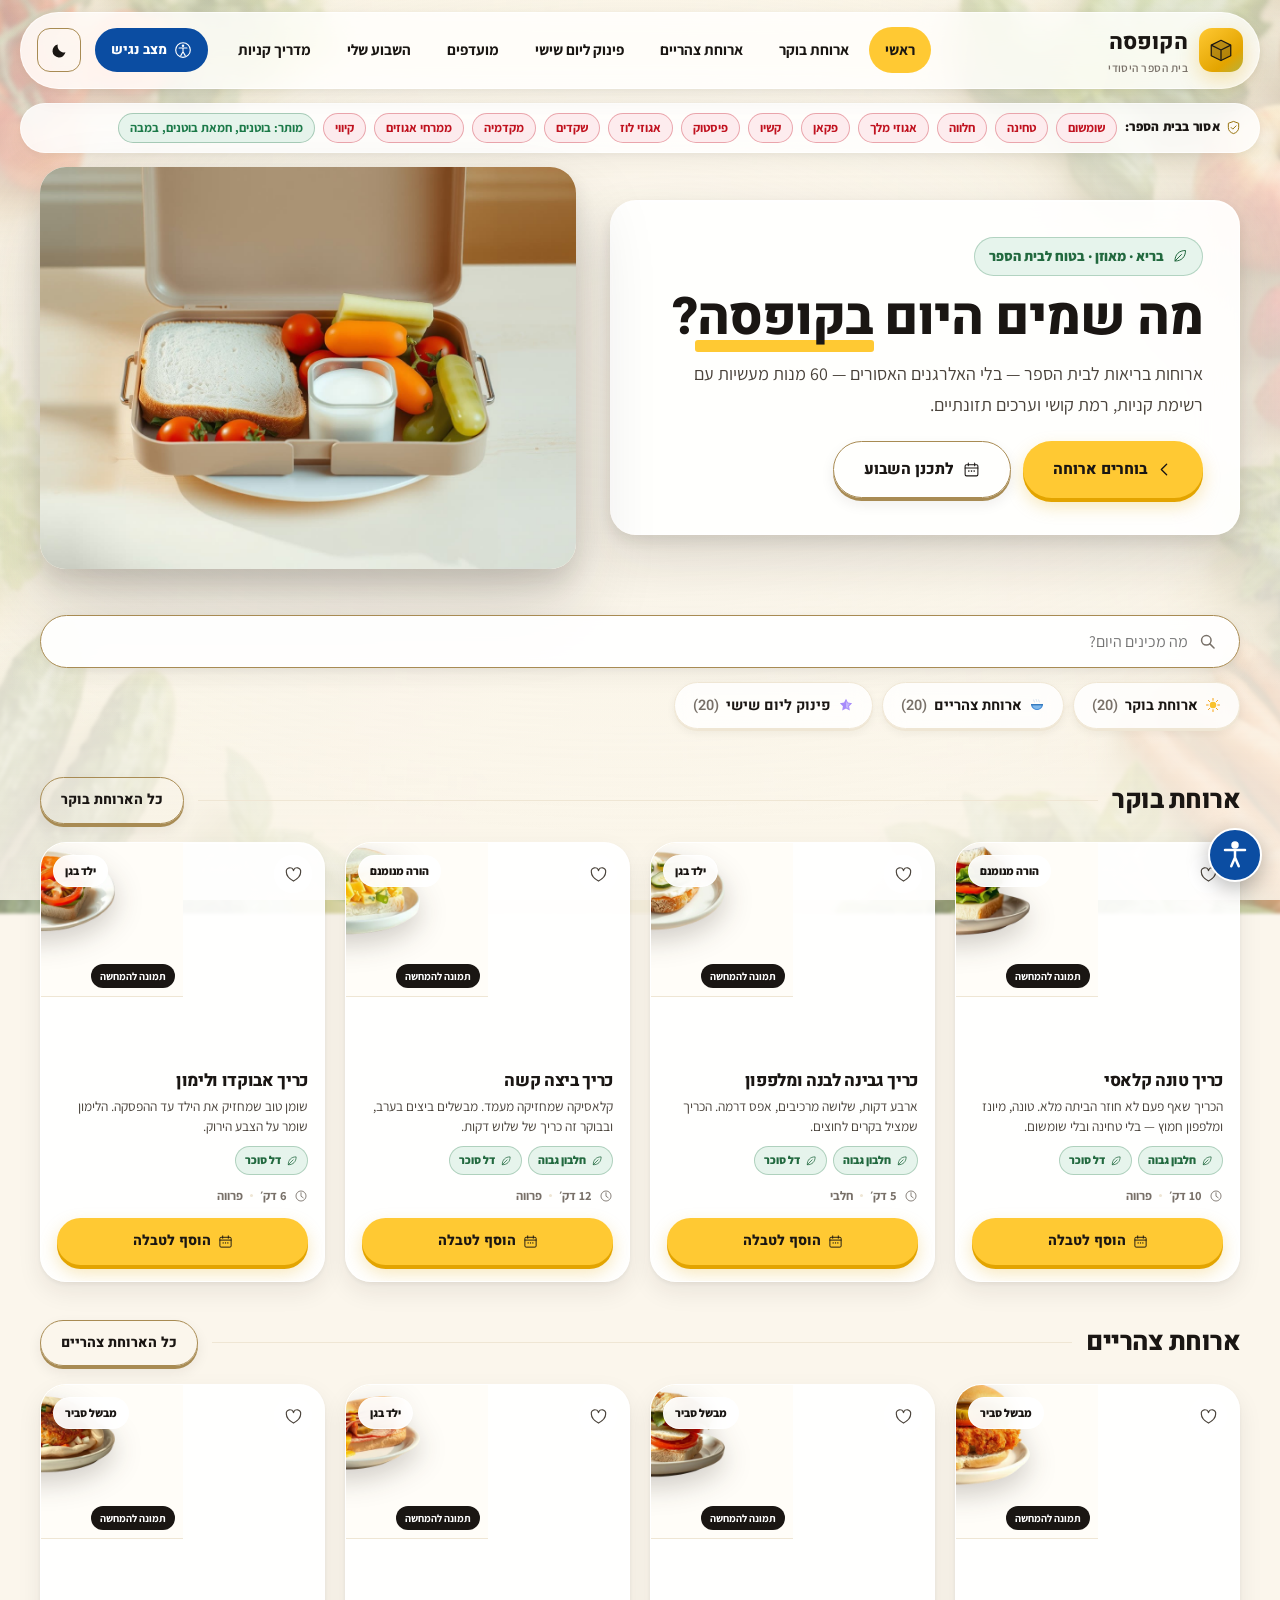
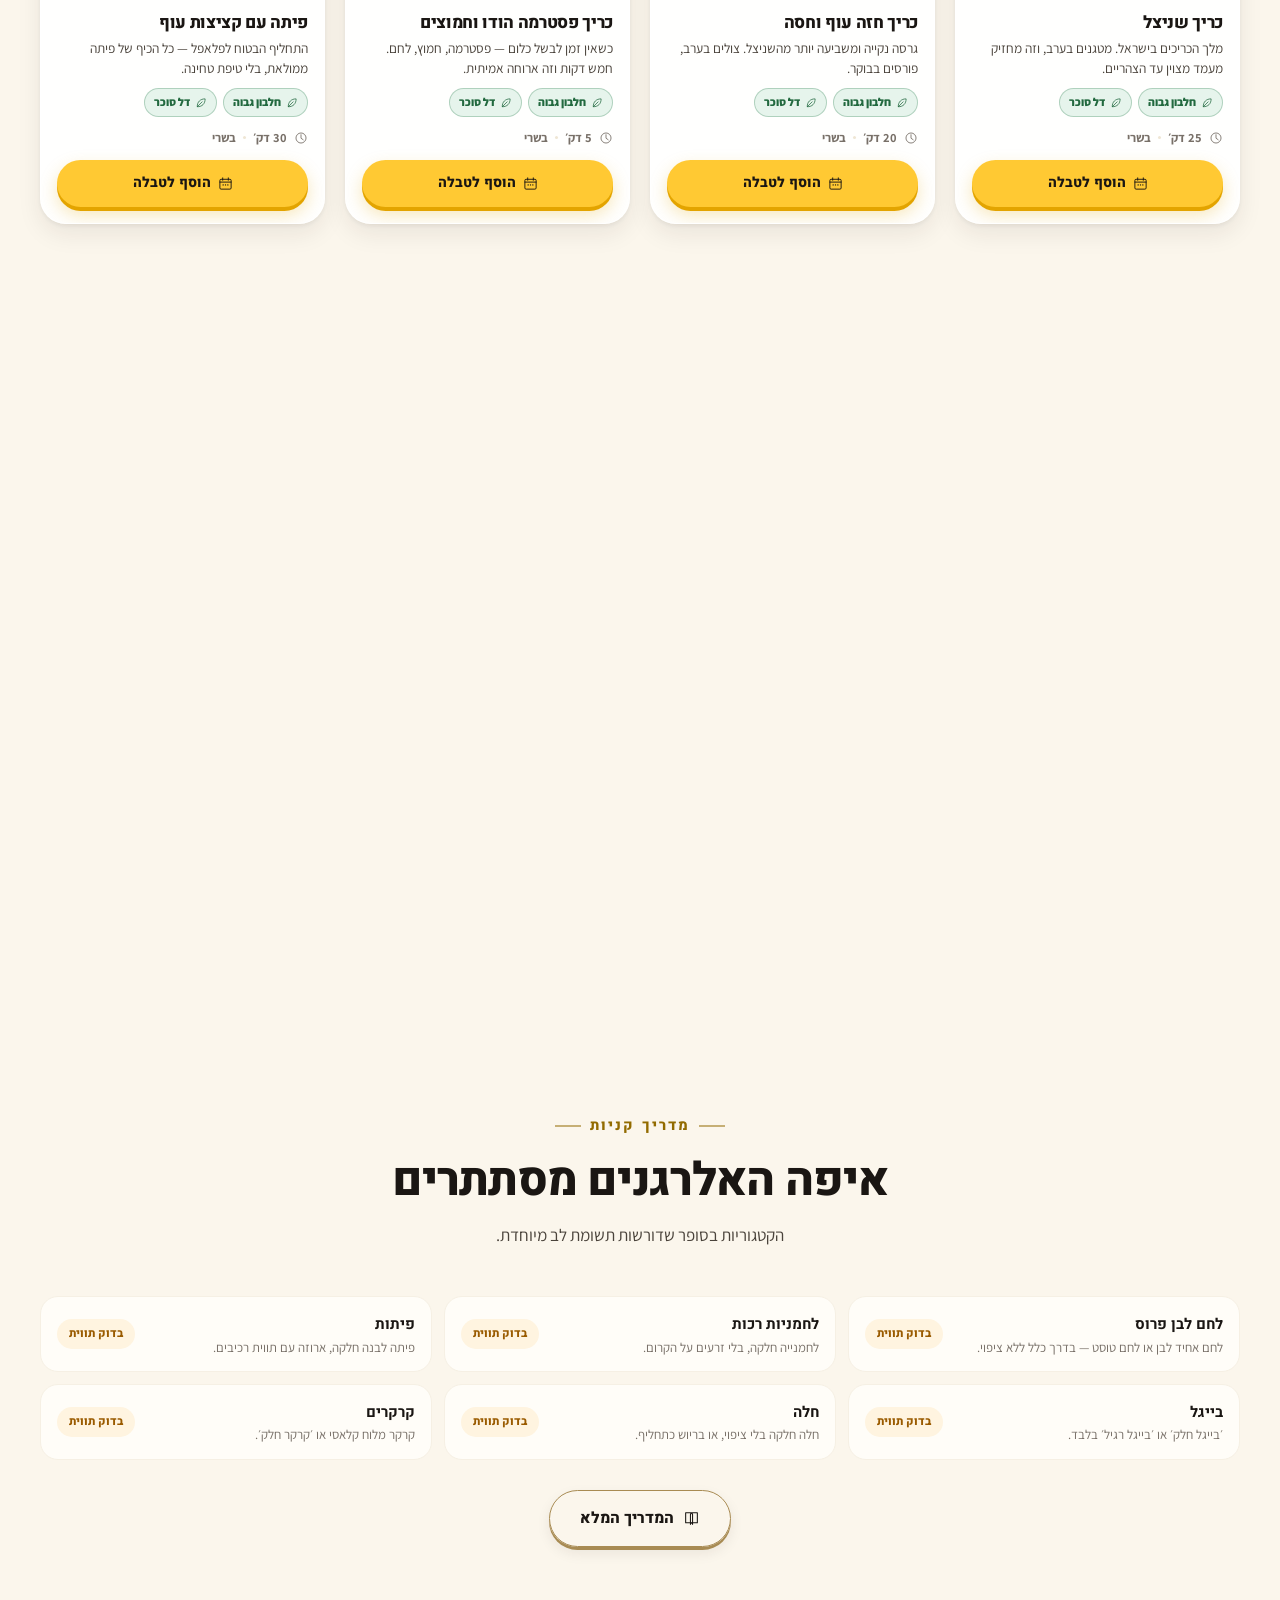
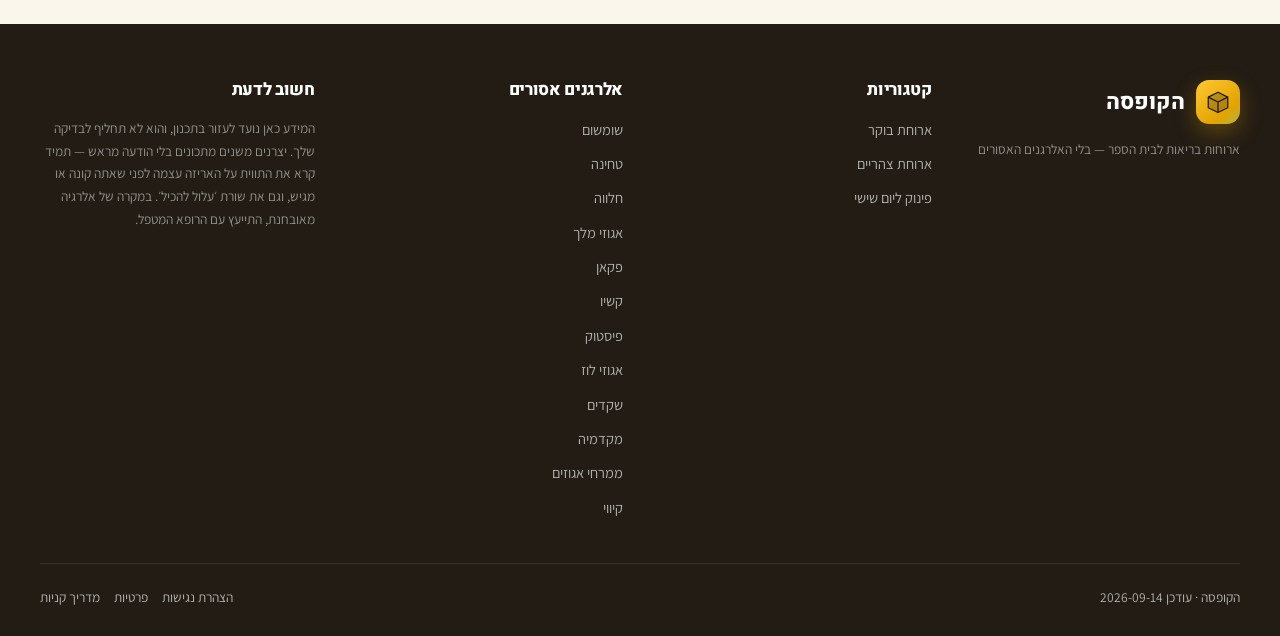
==== commit b70f4178: "השבוע שלנו לכמה ילדים, עיצוב זכוכית תלת-ממדי ותמונות שקופות - תכנון שבועי: טבלה ימים × ילדים, ניהול " ====
--- a/index.html
+++ b/index.html
@@ -10,7 +10,7 @@
 <link rel="stylesheet" href="assets/style.css">
 <link rel="icon" href="data:image/svg+xml,<svg xmlns='http://www.w3.org/2000/svg' viewBox='0 0 100 100'><text y='.9em' font-size='90'>🥪</text></svg>">
 </head>
-<body data-page="home">
+<body data-page="home" class="has-bg">
 
 <main id="app"></main>
 
--- a/assets/style.css
+++ b/assets/style.css
@@ -3,163 +3,173 @@
    ============================================================ */
 
 :root{
-  /* פלטת FreshEat */
-  /* צבעים מכוילים ל-WCAG 2.0 AA (ת"י 5568). אל תבהיר אותם בלי לבדוק ניגודיות מחדש. */
-  --theme:#DE0027;          /* כטקסט: 5.08:1 על לבן · 4.50:1 על קרם */
-  --theme-btn:#DE0027;      /* כרקע עם טקסט לבן: 4.60:1 */
-  --theme2:#FC791A;         /* דקורטיבי בלבד */
-  --theme2-deep:#BF5000;    /* לרקע עם טקסט לבן — 4.81:1 */
-  --title:#010F1C;
-  --text:#5C6574;
-  --text2:#666F7D;          /* 5.08:1 על לבן · 4.50:1 על קרם */
-  --body:#ffffff;
-  --bg2:#F4F1EA;
-  --bg3:#FBF9F4;
-  --dark:#02142A;
-  --border:#E5E0D6;         /* דקורטיבי */
-  --border2:#EFEBE2;
-  --border-ui:#8E836B;      /* פקדים שדורשים 3:1 לפי WCAG 1.4.11 — 3.74:1 על לבן */
-  --white:#ffffff;
-
-  --ok:#168047;             /* 4.52:1 על ok-soft */
-  --ok-soft:#EAF7F0;
-  --warn:#A46200;           /* 4.53:1 על warn-soft */
-  --warn-soft:#FFF6E6;
-  --danger:#D0021B;         /* 4.97:1 על danger-soft */
-  --danger-soft:#FDECEE;
-
-  --r:16px;
-  --r-lg:24px;
+  /* ============================================================
+     פלטת "הקופסה" — ענבר חם.
+     כלל ברזל: הצהוב הוא *רקע* בלבד, אף פעם לא צבע טקסט.
+     צהוב על לבן נותן 1.7:1 ונכשל; טקסט כהה על צהוב נותן 11.69:1.
+     כל ערך כאן נמדד. אל תבהיר בלי לחשב מחדש.
+     ============================================================ */
+  --amber:#FFC933;          /* רקע לפעולות */
+  --on-amber:#1A1613;       /* טקסט על ענבר — כהה *בשני* המצבים. 11.69:1 */
+  --amber-soft:#FFE9A8;
+  --amber-deep:#E3A400;     /* גבולות והדגשות גרפיות */
+  --amber-text:#926B00;     /* ענבר כטקסט — 4.86:1 על לבן */
+  --leaf:#2E7D4F;           /* ירוק "מותר" */
+  --leaf-soft:#E6F4EC;
+
+  --ink:#1A1613;            /* 17.98:1 על לבן */
+  --ink-2:#4A433B;          /* 9.73:1 */
+  --ink-3:#787068;          /* 4.87:1 — הגבול התחתון, אל תבהיר */
+
+  --body:#FBF6EC;           /* קרם — רקע העמוד */
+  --card:#FFFFFF;
+  --tint:#FFFDF8;
+  --dark:#231C14;           /* חום כהה לפוטר ולפס האלרגנים */
+
+  --border:#EFE6D4;         /* דקורטיבי */
+  --border2:#F6F0E4;
+  --border-ui:#A88B53;      /* פקדים — 3.24:1 (WCAG 1.4.11) */
+
+  --ok:#1C7A49;  --ok-soft:#E6F4EC;
+  --warn:#9A5B00; --warn-soft:#FFF4E0;
+  --danger:#C0121F; --danger-soft:#FDECEE;
+
+  /* זכוכית — 82% אטימות. מעל תמונת רקע טיפוסית זה עדיין 14.7:1 לטקסט כהה. */
+  --glass:rgba(255,255,255,.82);
+  --glass-strong:rgba(255,255,255,.93);
+  --glass-line:rgba(255,255,255,.65);
+
+  --r:18px;
+  --r-lg:26px;
   --r-pill:100px;
-  --sh:0 4px 20px rgba(1,15,28,.06);
-  --sh2:0 12px 40px rgba(1,15,28,.12);
-  --sh-red:0 10px 30px rgba(235,0,41,.22);
-  --maxw:1200px;
+  --sh:0 2px 10px rgba(35,28,20,.06), 0 8px 24px rgba(35,28,20,.05);
+  --sh2:0 6px 18px rgba(35,28,20,.10), 0 18px 48px rgba(35,28,20,.10);
+  --sh-amber:0 8px 22px rgba(227,164,0,.30);
+  --maxw:1240px;
   --title-font:"Heebo",-apple-system,"Segoe UI",Arial,sans-serif;
   --body-font:"Assistant","Heebo",-apple-system,"Segoe UI",Arial,sans-serif;
-  --pad:clamp(56px,8vw,110px);
+  --pad:clamp(44px,6vw,88px);
+  --tabbar:0px;             /* גובה סרגל תחתון — נדרס בנייד */
 }
 
 @media (prefers-color-scheme:dark){
   :root:not([data-theme="light"]){
-    --title:#F5F3EE; --text:#AEB6C2; --text2:#7F8791;
-    --theme:#FF2E52;      /* כטקסט על רקע כהה — 4.51:1 מינימום */
-    --theme-btn:#C4001F;  /* כרקע עם טקסט לבן — 5.66:1 */
-    --body:#02142A; --bg2:#061B33; --bg3:#04182E;
-    --border:#122C48; --border2:#0E2540; --white:#08203A;
-    --ok-soft:#0B2A1C; --warn-soft:#2A2110; --danger-soft:#2C1015;
-    --ok:#4ADE80; --warn:#FBBF24; --danger:#FF6B7D;
-    --theme2-deep:#BF5000;  /* תמיד רקע לטקסט לבן — 4.81:1 בשני המצבים */ --border-ui:#6E7C90;
-    --sh:0 4px 20px rgba(0,0,0,.35); --sh2:0 12px 40px rgba(0,0,0,.5);
+    --ink:#F7F3EA; --ink-2:#CFC6B6; --ink-3:#A79D8F;
+    --body:#17120D; --card:#221B14; --tint:#1C1610; --dark:#0E0A06;
+    --border:#33291E; --border2:#2A2018; --border-ui:#8C7A5E;
+    --amber:#FFC933; --on-amber:#1A1613; --amber-soft:#4A3A10; --amber-deep:#FFD866; --amber-text:#FFC933;
+    --leaf:#5CCB8C; --leaf-soft:#12301F;
+    --ok:#5CCB8C; --ok-soft:#12301F; --warn:#FFC266; --warn-soft:#332411; --danger:#FF8A94; --danger-soft:#33151A;
+    --glass:rgba(34,27,20,.86); --glass-strong:rgba(34,27,20,.95); --glass-line:rgba(255,255,255,.10);
+    --sh:0 2px 10px rgba(0,0,0,.4), 0 8px 24px rgba(0,0,0,.3);
+    --sh2:0 6px 18px rgba(0,0,0,.5), 0 18px 48px rgba(0,0,0,.4);
+    --sh-amber:0 8px 22px rgba(0,0,0,.45);
   }
 }
 :root[data-theme="dark"]{
-  --title:#F5F3EE; --text:#AEB6C2; --text2:#7F8791;
-    --theme:#FF2E52;      /* כטקסט על רקע כהה — 4.51:1 מינימום */
-    --theme-btn:#C4001F;  /* כרקע עם טקסט לבן — 5.66:1 */
-  --body:#02142A; --bg2:#061B33; --bg3:#04182E;
-  --border:#122C48; --border2:#0E2540; --white:#08203A;
-  --ok-soft:#0B2A1C; --warn-soft:#2A2110; --danger-soft:#2C1015;
-  --ok:#4ADE80; --warn:#FBBF24; --danger:#FF6B7D;
-  --theme2-deep:#BF5000;  /* תמיד רקע לטקסט לבן — 4.81:1 בשני המצבים */ --border-ui:#6E7C90;
-  --sh:0 4px 20px rgba(0,0,0,.35); --sh2:0 12px 40px rgba(0,0,0,.5);
+    --ink:#F7F3EA; --ink-2:#CFC6B6; --ink-3:#A79D8F;
+    --body:#17120D; --card:#221B14; --tint:#1C1610; --dark:#0E0A06;
+    --border:#33291E; --border2:#2A2018; --border-ui:#8C7A5E;
+    --amber:#FFC933; --on-amber:#1A1613; --amber-soft:#4A3A10; --amber-deep:#FFD866; --amber-text:#FFC933;
+    --leaf:#5CCB8C; --leaf-soft:#12301F;
+    --ok:#5CCB8C; --ok-soft:#12301F; --warn:#FFC266; --warn-soft:#332411; --danger:#FF8A94; --danger-soft:#33151A;
+    --glass:rgba(34,27,20,.86); --glass-strong:rgba(34,27,20,.95); --glass-line:rgba(255,255,255,.10);
+    --sh:0 2px 10px rgba(0,0,0,.4), 0 8px 24px rgba(0,0,0,.3);
+    --sh2:0 6px 18px rgba(0,0,0,.5), 0 18px 48px rgba(0,0,0,.4);
+    --sh-amber:0 8px 22px rgba(0,0,0,.45);
 }
 
 *,*::before,*::after{box-sizing:border-box}
 html{-webkit-text-size-adjust:100%;scroll-behavior:smooth}
 body{
-  margin:0;background:var(--body);color:var(--text);
+  margin:0;background:var(--body);color:var(--ink-2);
   font-family:var(--body-font);font-size:16px;line-height:1.75;
   direction:rtl;text-align:right;-webkit-font-smoothing:antialiased;
   overflow-x:hidden;
 }
 h1,h2,h3,h4,h5,h6{
-  font-family:var(--title-font);color:var(--title);
+  font-family:var(--title-font);color:var(--ink);
   font-weight:800;line-height:1.22;letter-spacing:-.02em;margin:0 0 12px;
 }
 p{margin:0 0 14px}
 a{color:inherit;text-decoration:none}
 img{max-width:100%;height:auto;display:block}
 button{font:inherit}
-ul{list-style:none;margin:0;padding:0}
+ul,ol{list-style:none;margin:0;padding:0}
 
 .wrap{max-width:var(--maxw);margin:0 auto;padding:0 20px}
 .sr{position:absolute;width:1px;height:1px;overflow:hidden;clip:rect(0 0 0 0)}
 .sec{padding:var(--pad) 0}
-.sec-cream{background:var(--bg2)}
-.sec-tint{background:var(--bg3)}
+.sec-cream{background:var(--body)}
+.sec-tint{background:var(--tint)}
 
 /* ================= כותרת עליונה ================= */
 .hdr{position:sticky;top:0;z-index:60;background:var(--body);border-bottom:1px solid var(--border2)}
 .hdr-in{max-width:var(--maxw);margin:0 auto;padding:14px 20px;display:flex;align-items:center;gap:16px}
-.logo{display:flex;align-items:center;gap:11px;font-family:var(--title-font);font-weight:800;font-size:22px;color:var(--title)}
+.logo{display:flex;align-items:center;gap:11px;font-family:var(--title-font);font-weight:800;font-size:22px;color:var(--ink)}
 .logo-mark{
   width:44px;height:44px;border-radius:13px;flex:0 0 auto;
-  background:linear-gradient(140deg,var(--theme-btn),var(--theme2-deep));
-  display:grid;place-items:center;color:#fff;box-shadow:var(--sh-red);
+  background:linear-gradient(140deg,var(--amber),var(--amber-deep));
+  display:grid;place-items:center;color:var(--on-amber);box-shadow:var(--sh-amber);
 }
 .logo-mark svg{width:26px;height:26px}
-.logo small{display:block;font-family:var(--body-font);font-size:11.5px;font-weight:600;color:var(--text2);letter-spacing:.04em;margin-top:-4px}
+.logo small{display:block;font-family:var(--body-font);font-size:11.5px;font-weight:600;color:var(--ink-3);letter-spacing:.04em;margin-top:-4px}
 .hdr-spacer{flex:1}
 .nav{display:flex;align-items:center;gap:4px}
 .nav a{
   padding:10px 16px;border-radius:var(--r-pill);font-weight:700;font-size:15px;
-  color:var(--title);transition:.2s;
-}
-.nav a:hover,.nav a[aria-current="page"]{background:var(--theme-btn);color:#fff}
+  color:var(--ink);transition:.2s;
+}
+.nav a:hover,.nav a[aria-current="page"]{background:var(--amber);color:var(--on-amber)}
 .icon-btn{
   width:44px;height:44px;border-radius:13px;border:1.5px solid var(--border-ui);
-  background:transparent;color:var(--title);display:grid;place-items:center;cursor:pointer;transition:.2s;
-}
-.icon-btn:hover{background:var(--theme-btn);border-color:var(--theme-btn);color:#fff;transform:translateY(-2px)}
+  background:transparent;color:var(--ink);display:grid;place-items:center;cursor:pointer;transition:.2s;
+}
+.icon-btn:hover{background:var(--amber);border-color:var(--amber);color:var(--on-amber);transform:translateY(-2px)}
 .icon-btn svg{width:19px;height:19px}
 
 /* ================= פס אלרגנים ================= */
-.allergy-bar{background:var(--dark);color:#fff;font-size:13.5px}
-:root[data-theme="dark"] .allergy-bar,
-:root:not([data-theme="light"]) .allergy-bar{background:#000}
-@media (prefers-color-scheme:light){:root:not([data-theme="dark"]) .allergy-bar{background:var(--dark)}}
+/* (הפס הכהה הישן הוסר — עכשיו האלרגנים בגלולת זכוכית, ראה עיצוב 2.0) */
 .allergy-bar-in{max-width:var(--maxw);margin:0 auto;padding:10px 20px;display:flex;align-items:center;gap:9px;flex-wrap:wrap}
-.allergy-bar b{color:var(--theme2);font-weight:800;letter-spacing:.02em}
+.allergy-bar b{color:var(--amber-deep);font-weight:800;letter-spacing:.02em}
 .chip{
   display:inline-flex;align-items:center;gap:5px;background:rgba(255,255,255,.1);
   border:1px solid rgba(255,255,255,.16);padding:2px 12px;border-radius:var(--r-pill);
   font-size:12.5px;font-weight:700;color:#fff;
 }
-.chip-x{background:rgba(235,0,41,.9);border-color:transparent}
 .chip-ok{background:rgba(27,156,87,.18);border-color:rgba(27,156,87,.4);color:#7ee6ac}
 
 /* ================= כותרת סקשן ================= */
 .title-area{text-align:center;max-width:720px;margin:0 auto 46px}
 .sub-title{
-  display:inline-flex;align-items:center;gap:9px;color:var(--theme);
+  display:inline-flex;align-items:center;gap:9px;color:var(--amber-text);
   font-family:var(--title-font);font-weight:800;font-size:14.5px;
   letter-spacing:.14em;margin-bottom:14px;
 }
 .sub-title::before,.sub-title::after{
-  content:"";width:26px;height:2px;background:var(--theme);opacity:.5;
+  content:"";width:26px;height:2px;background:var(--amber-text);opacity:.5;
 }
 .title-area h2{font-size:clamp(28px,4.4vw,46px);margin:0 0 12px}
-.title-area p{color:var(--text);font-size:17px;margin:0}
+.title-area p{color:var(--ink-2);font-size:17px;margin:0}
 
 /* ================= כפתורים ================= */
 .btn{
   display:inline-flex;align-items:center;justify-content:center;gap:9px;
-  background:var(--theme-btn);color:#fff;border:0;border-radius:var(--r-pill);
+  background:var(--amber);color:var(--on-amber);border:0;border-radius:var(--r-pill);
   padding:14px 30px;font-family:var(--title-font);font-weight:800;font-size:15.5px;
-  cursor:pointer;transition:.25s;box-shadow:var(--sh-red);position:relative;overflow:hidden;
-}
-.btn:hover{background:var(--theme2-deep);transform:translateY(-3px);box-shadow:0 14px 34px rgba(191,80,0,.3)}
+  cursor:pointer;transition:.25s;box-shadow:var(--sh-amber);position:relative;overflow:hidden;
+}
+.btn:hover{background:var(--amber-deep);color:var(--on-amber);transform:translateY(-3px);box-shadow:0 14px 34px rgba(191,80,0,.3)}
 .btn svg{width:17px;height:17px}
-.btn-out{background:transparent;color:var(--title);border:1.5px solid var(--border-ui);box-shadow:none}
-.btn-out:hover{background:var(--theme-btn);border-color:var(--theme-btn);color:#fff;box-shadow:var(--sh-red)}
+.btn-out{background:transparent;color:var(--ink);border:1.5px solid var(--border-ui);box-shadow:none}
+.btn-out:hover{background:var(--amber);border-color:var(--amber);color:var(--on-amber);box-shadow:var(--sh-amber)}
 .btn-dark{background:var(--dark);box-shadow:none}
-.btn-dark:hover{background:var(--theme-btn)}
+.btn-dark:hover{background:var(--amber)}
 .btn-sm{padding:10px 20px;font-size:14px}
 .btn-row{display:flex;gap:12px;flex-wrap:wrap}
 
 /* ================= באנר ראשי ================= */
-.banner{position:relative;background:var(--bg2);overflow:hidden;padding:clamp(48px,7vw,84px) 0}
+.banner{position:relative;background:var(--body);overflow:hidden;padding:clamp(48px,7vw,84px) 0}
 .banner::after{
   content:"";position:absolute;top:-140px;left:-140px;width:420px;height:420px;
   border-radius:50%;background:radial-gradient(circle,rgba(252,121,26,.16),transparent 70%);
@@ -170,12 +180,12 @@
 }
 @media(min-width:960px){.banner-in{grid-template-columns:1.05fr .95fr}}
 .banner h1{font-size:clamp(34px,6vw,62px);line-height:1.1;margin-bottom:18px}
-.banner h1 em{font-style:normal;color:var(--theme);position:relative}
+.banner h1 em{font-style:normal;color:var(--amber-text);position:relative}
 .banner h1 em::after{
   content:"";position:absolute;inset-inline:0;bottom:6px;height:10px;
-  background:var(--theme2);opacity:.22;border-radius:4px;z-index:-1;
-}
-.banner .lede{font-size:clamp(16px,2vw,19px);color:var(--text);max-width:52ch;margin-bottom:26px}
+  background:var(--amber-deep);opacity:.22;border-radius:4px;z-index:-1;
+}
+.banner .lede{font-size:clamp(16px,2vw,19px);color:var(--ink-2);max-width:52ch;margin-bottom:26px}
 .banner-media{position:relative;display:grid;place-items:center;min-height:280px}
 .banner-media > img,.banner-media > .ph{grid-area:1/1}
 .banner-media > img{z-index:2}
@@ -190,24 +200,24 @@
     linear-gradient(140deg,rgba(235,0,41,.07),rgba(252,121,26,.12));
   border:2px dashed var(--border);display:grid;place-items:center;text-align:center;padding:26px;
 }
-.banner-media .ph b{display:block;font-family:var(--title-font);color:var(--title);font-size:17px;margin-bottom:5px}
-.banner-media .ph span{font-size:13.5px;color:var(--text2);font-family:monospace;direction:ltr}
+.banner-media .ph b{display:block;font-family:var(--title-font);color:var(--ink);font-size:17px;margin-bottom:5px}
+.banner-media .ph span{font-size:13.5px;color:var(--ink-3);font-family:monospace;direction:ltr}
 .banner-stats{display:flex;gap:14px;flex-wrap:wrap;margin-top:8px}
-.bstat{background:var(--white);border:1px solid var(--border);border-radius:var(--r);padding:12px 20px;box-shadow:var(--sh)}
-.bstat b{display:block;font-family:var(--title-font);font-size:26px;color:var(--theme);line-height:1.1}
-.bstat span{font-size:13px;font-weight:600;color:var(--text2)}
+.bstat{background:var(--card);border:1px solid var(--border);border-radius:var(--r);padding:12px 20px;box-shadow:var(--sh)}
+.bstat b{display:block;font-family:var(--title-font);font-size:26px;color:var(--amber-text);line-height:1.1}
+.bstat span{font-size:13px;font-weight:600;color:var(--ink-3)}
 
 /* ================= כרטיסי קטגוריה ================= */
 .cats{display:grid;gap:26px;grid-template-columns:repeat(auto-fit,minmax(290px,1fr))}
 .cat{
-  position:relative;background:var(--white);border:1px solid var(--border);
+  position:relative;background:var(--card);border:1px solid var(--border);
   border-radius:var(--r-lg);padding:0 0 30px;
   box-shadow:var(--sh);transition:.3s cubic-bezier(.3,.9,.4,1);text-align:center;
 }
-.cat:hover{transform:translateY(-9px);box-shadow:var(--sh2);border-color:var(--theme)}
+.cat:hover{transform:translateY(-9px);box-shadow:var(--sh2);border-color:var(--amber-text)}
 /* .cat-top גוזר את התמונה, אבל .cat-ico חייב לחרוג ממנו — לכן הוא אח ולא בן */
 .cat-top{
-  position:relative;height:180px;background:var(--bg2);overflow:hidden;display:grid;
+  position:relative;height:180px;background:var(--body);overflow:hidden;display:grid;
   border-radius:var(--r-lg) var(--r-lg) 0 0;
 }
 .cat-top > img,.cat-top > .ph{grid-area:1/1;width:100%;height:100%}
@@ -218,22 +228,22 @@
   background:repeating-linear-gradient(45deg,var(--border2) 0 12px,transparent 12px 24px);
 }
 .ph-path{
-  font-family:monospace;direction:ltr;font-size:12px;color:var(--text2);
+  font-family:monospace;direction:ltr;font-size:12px;color:var(--ink-3);
   background:var(--body);padding:5px 10px;border-radius:8px;border:1px solid var(--border);
   word-break:break-all;line-height:1.5;
 }
 .cat-top .ph svg{width:74px;height:74px;opacity:.85}
 .cat-ico{
   position:absolute;top:143px;inset-inline-start:50%;transform:translateX(50%);
-  width:74px;height:74px;border-radius:50%;background:var(--white);
-  display:grid;place-items:center;box-shadow:var(--sh2);border:4px solid var(--white);z-index:3;
+  width:74px;height:74px;border-radius:50%;background:var(--card);
+  display:grid;place-items:center;box-shadow:var(--sh2);border:4px solid var(--card);z-index:3;
 }
 .cat-ico svg{width:42px;height:42px}
 .cat-body{padding:46px 24px 0}
 .cat h3{font-size:24px;margin-bottom:9px}
-.cat p{color:var(--text);font-size:15px;min-height:72px;margin-bottom:18px}
+.cat p{color:var(--ink-2);font-size:15px;min-height:72px;margin-bottom:18px}
 .cat-count{
-  display:inline-flex;align-items:center;gap:7px;color:var(--theme);
+  display:inline-flex;align-items:center;gap:7px;color:var(--amber-text);
   font-family:var(--title-font);font-weight:800;font-size:15px;
 }
 .cat-count svg{width:15px;height:15px;transition:.25s}
@@ -242,42 +252,45 @@
 /* ================= כרטיס מנה ================= */
 .meals{display:grid;gap:26px;grid-template-columns:repeat(auto-fill,minmax(260px,1fr))}
 .dish{
-  position:relative;background:var(--white);border:1px solid var(--border);
+  position:relative;background:var(--card);border:1px solid var(--border);
   border-radius:var(--r-lg);padding:70px 22px 26px;margin-top:62px;text-align:center;
   box-shadow:var(--sh);transition:.3s cubic-bezier(.3,.9,.4,1);display:block;
 }
-.dish:hover{transform:translateY(-9px);box-shadow:var(--sh2);border-color:var(--theme)}
+.dish:hover{transform:translateY(-9px);box-shadow:var(--sh2);border-color:var(--amber-text)}
 .dish-thumb{
   position:absolute;top:-58px;inset-inline-start:50%;transform:translateX(50%);
   width:132px;height:132px;border-radius:50%;overflow:hidden;
-  background:var(--bg2);border:5px solid var(--white);box-shadow:var(--sh);transition:.35s;
+  background:var(--body);border:5px solid var(--card);box-shadow:var(--sh);transition:.35s;
   display:grid;
 }
-.dish-thumb > *{grid-area:1/1;width:100%;height:100%}
+/* רק התמונה והאיור נמתחים. תווית ההמחשה היא בן ישיר גם היא —
+   בלי המיקוד הזה היא נמתחה על כל השטח והרקע הכהה שלה כיסה את התמונה. */
+.dish-thumb > img,.dish-thumb > .ph{grid-area:1/1;width:100%;height:100%}
+.dish-thumb > .illus-note{grid-area:1/1;align-self:end;justify-self:start;width:auto;height:auto}
 .dish:hover .dish-thumb{transform:translateX(50%) rotate(-6deg) scale(1.05)}
 .dish-thumb img{object-fit:cover;z-index:2}
-.dish-thumb .ph{display:grid;place-items:center;background:var(--bg3)}
+.dish-thumb .ph{display:grid;place-items:center;background:var(--tint)}
 .dish-thumb .ph svg{width:78px;height:78px}
 .dish h3{font-size:18.5px;margin-bottom:7px;min-height:46px;display:flex;align-items:center;justify-content:center}
 .dish p{
-  color:var(--text);font-size:14px;line-height:1.55;margin-bottom:14px;min-height:66px;
+  color:var(--ink-2);font-size:14px;line-height:1.55;margin-bottom:14px;min-height:66px;
   display:-webkit-box;-webkit-line-clamp:3;-webkit-box-orient:vertical;overflow:hidden;
 }
 .dish-meta{
   display:flex;align-items:center;justify-content:center;gap:8px;flex-wrap:wrap;
-  font-size:12.5px;font-weight:700;color:var(--text2);padding-top:14px;border-top:1px dashed var(--border);
+  font-size:12.5px;font-weight:700;color:var(--ink-3);padding-top:14px;border-top:1px dashed var(--border);
 }
 .dot{width:3px;height:3px;border-radius:50%;background:var(--border);flex:0 0 auto}
 .dish-badge{
-  position:absolute;top:16px;inset-inline-end:16px;background:var(--theme-btn);color:#fff;
+  position:absolute;top:16px;inset-inline-end:16px;background:var(--amber);color:var(--on-amber);
   font-size:11.5px;font-weight:800;padding:4px 11px;border-radius:var(--r-pill);z-index:4;
 }
-.dish-badge.b2{background:var(--theme2-deep)}
+.dish-badge.b2{background:var(--amber-deep);color:var(--ink)}
 
 /* דרגות קושי */
 .pips{display:inline-flex;gap:3px;align-items:center}
 .pip{width:7px;height:7px;border-radius:2px;background:var(--border)}
-.pip.on{background:var(--d-color,var(--theme))}
+.pip.on{background:var(--d-color,var(--amber-text))}
 .d1{--d-color:#1B9C57}.d2{--d-color:#84cc16}.d3{--d-color:#EAB308}
 .d4{--d-color:#FC791A}.d5{--d-color:#EB0029}
 
@@ -293,7 +306,7 @@
 }
 .crumb-hero::after{
   content:"";position:absolute;inset:0;
-  background:linear-gradient(180deg,rgba(2,20,42,.55),rgba(2,20,42,.9));
+  background:linear-gradient(180deg,rgba(35,28,20,.55),rgba(35,28,20,.9));
 }
 .crumb-hero > *{position:relative;z-index:2}
 /* בדף מנה הכותרת האמיתית מופיעה מיד אחרי, אז כאן רק פירורי הלחם */
@@ -301,39 +314,39 @@
 .crumb-hero h1{color:#fff;font-size:clamp(28px,5vw,48px);margin-bottom:14px}
 .crumb-nav{display:flex;align-items:center;justify-content:center;gap:9px;font-size:14.5px;font-weight:700;flex-wrap:wrap;color:rgba(255,255,255,.7)}
 .crumb-nav a{color:#fff}
-.crumb-nav a:hover{color:var(--theme2)}
+.crumb-nav a:hover{color:var(--amber-deep)}
 .crumb-nav svg{width:12px;height:12px}
-.crumb-nav .cur{color:var(--theme2)}
+.crumb-nav .cur{color:var(--amber-deep)}
 
 /* ================= סרגל סינון ================= */
 .toolbar{
   display:flex;gap:12px;flex-wrap:wrap;align-items:center;
-  background:var(--white);border:1px solid var(--border);border-radius:var(--r-lg);
+  background:var(--card);border:1px solid var(--border);border-radius:var(--r-lg);
   padding:18px;margin-bottom:44px;box-shadow:var(--sh);
 }
 .search{
   flex:1 1 250px;display:flex;align-items:center;gap:10px;
-  background:var(--bg3);border:1.5px solid var(--border-ui);border-radius:var(--r-pill);padding:0 20px;
-}
-.search svg{width:17px;height:17px;color:var(--text2);flex:0 0 auto}
-.search input{flex:1;border:0;background:transparent;padding:13px 0;color:var(--title);font-size:15px;outline:none;font-family:inherit}
-.seg{display:flex;gap:4px;background:var(--bg3);padding:5px;border-radius:var(--r-pill);border:1.5px solid var(--border-ui)}
+  background:var(--tint);border:1.5px solid var(--border-ui);border-radius:var(--r-pill);padding:0 20px;
+}
+.search svg{width:17px;height:17px;color:var(--ink-3);flex:0 0 auto}
+.search input{flex:1;border:0;background:transparent;padding:13px 0;color:var(--ink);font-size:15px;outline:none;font-family:inherit}
+.seg{display:flex;gap:4px;background:var(--tint);padding:5px;border-radius:var(--r-pill);border:1.5px solid var(--border-ui)}
 .seg button{
   border:0;background:transparent;padding:9px 20px;border-radius:var(--r-pill);
-  font-family:var(--title-font);font-size:14px;font-weight:700;color:var(--text);cursor:pointer;transition:.2s;white-space:nowrap;
-}
-.seg button:hover{color:var(--theme)}
-.seg button[aria-pressed="true"]{background:var(--theme-btn);color:#fff}
+  font-family:var(--title-font);font-size:14px;font-weight:700;color:var(--ink-2);cursor:pointer;transition:.2s;white-space:nowrap;
+}
+.seg button:hover{color:var(--amber-text)}
+.seg button[aria-pressed="true"]{background:var(--amber);color:var(--on-amber)}
 .sel{
-  border:1.5px solid var(--border-ui);background:var(--bg3);color:var(--title);
+  border:1.5px solid var(--border-ui);background:var(--tint);color:var(--ink);
   padding:12px 18px;border-radius:var(--r-pill);font-size:14px;font-weight:700;
   font-family:var(--title-font);cursor:pointer;
 }
-.empty{padding:80px 20px;text-align:center;color:var(--text2);border:2px dashed var(--border);border-radius:var(--r-lg)}
+.empty{padding:80px 20px;text-align:center;color:var(--ink-3);border:2px dashed var(--border);border-radius:var(--r-lg)}
 .grp-head{display:flex;align-items:center;gap:14px;margin:0 0 70px}
 .grp-head h2{font-size:26px;margin:0;white-space:nowrap}
 .grp-head .ln{flex:1;height:1px;background:var(--border)}
-.grp-head span{color:var(--theme);font-weight:800;font-family:var(--title-font)}
+.grp-head span{color:var(--amber-text);font-weight:800;font-family:var(--title-font)}
 
 /* ================= דף מנה ================= */
 .meal-top{display:grid;gap:36px;grid-template-columns:1fr;align-items:center;padding:var(--pad) 0 0}
@@ -341,52 +354,52 @@
 .meal-figure{position:relative;display:grid;place-items:center}
 .meal-figure > img,.meal-figure > .ph{grid-area:1/1}
 .meal-figure > img{z-index:2}
-.meal-figure img{width:100%;max-width:400px;aspect-ratio:1;object-fit:cover;border-radius:50%;box-shadow:var(--sh2);border:10px solid var(--white)}
+.meal-figure img{width:100%;max-width:400px;aspect-ratio:1;object-fit:cover;border-radius:50%;box-shadow:var(--sh2);border:10px solid var(--card)}
 .meal-figure .ph{
   width:100%;max-width:400px;aspect-ratio:1;border-radius:50%;
-  background:var(--bg2);border:10px solid var(--white);box-shadow:var(--sh2);
+  background:var(--body);border:10px solid var(--card);box-shadow:var(--sh2);
   display:grid;place-items:center;text-align:center;padding:30px;
 }
 .meal-figure .ph svg{width:140px;height:140px;margin-bottom:10px}
-.meal-figure .ph span{font-size:12px;color:var(--text2);font-family:monospace;direction:ltr;word-break:break-all}
+.meal-figure .ph span{font-size:12px;color:var(--ink-3);font-family:monospace;direction:ltr;word-break:break-all}
 .meal-top h1{font-size:clamp(28px,4.6vw,46px);margin-bottom:14px}
-.meal-top .lede{font-size:17.5px;color:var(--text);margin-bottom:24px}
+.meal-top .lede{font-size:17.5px;color:var(--ink-2);margin-bottom:24px}
 .tag-row{display:flex;gap:8px;flex-wrap:wrap;margin-bottom:22px}
-.tag{background:var(--bg2);border:1px solid var(--border);color:var(--text);padding:5px 15px;border-radius:var(--r-pill);font-size:13px;font-weight:700}
+.tag{background:var(--body);border:1px solid var(--border);color:var(--ink-2);padding:5px 15px;border-radius:var(--r-pill);font-size:13px;font-weight:700}
 .stats{display:flex;gap:12px;flex-wrap:wrap;margin-bottom:24px}
-.stat{background:var(--white);border:1px solid var(--border);border-radius:var(--r);padding:13px 20px;display:flex;align-items:center;gap:12px;box-shadow:var(--sh)}
-.stat > svg{width:22px;height:22px;color:var(--theme)}
-.stat b{display:block;font-family:var(--title-font);font-size:16px;color:var(--title);line-height:1.25}
-.stat span{font-size:12px;color:var(--text2);font-weight:600}
+.stat{background:var(--card);border:1px solid var(--border);border-radius:var(--r);padding:13px 20px;display:flex;align-items:center;gap:12px;box-shadow:var(--sh)}
+.stat > svg{width:22px;height:22px;color:var(--amber-text)}
+.stat b{display:block;font-family:var(--title-font);font-size:16px;color:var(--ink);line-height:1.25}
+.stat span{font-size:12px;color:var(--ink-3);font-weight:600}
 
 .grid2{display:grid;gap:28px;grid-template-columns:1fr;padding:var(--pad) 0}
 @media(min-width:920px){.grid2{grid-template-columns:1.05fr .95fr;align-items:start}}
 
-.card{background:var(--white);border:1px solid var(--border);border-radius:var(--r-lg);padding:30px;box-shadow:var(--sh);margin-bottom:28px}
+.card{background:var(--card);border:1px solid var(--border);border-radius:var(--r-lg);padding:30px;box-shadow:var(--sh);margin-bottom:28px}
 .card > h2{font-size:21px;margin:0 0 20px;display:flex;align-items:center;gap:11px}
-.card > h2 svg{width:22px;height:22px;color:var(--theme);flex:0 0 auto}
+.card > h2 svg{width:22px;height:22px;color:var(--amber-text);flex:0 0 auto}
 
 /* ---- ערכים תזונתיים ---- */
 .nutri{display:grid;gap:14px}
-.nrow{background:var(--bg3);border:1px solid var(--border2);border-radius:var(--r);padding:16px 18px}
+.nrow{background:var(--tint);border:1px solid var(--border2);border-radius:var(--r);padding:16px 18px}
 .nrow-top{display:flex;align-items:baseline;gap:10px;margin-bottom:11px}
-.nrow-top .nm{font-family:var(--title-font);font-weight:800;font-size:16px;color:var(--title);flex:1}
-.nrow-top .val{font-family:var(--title-font);font-weight:800;font-size:25px;color:var(--title);line-height:1}
-.nrow-top .un{font-size:13px;font-weight:700;color:var(--text2)}
+.nrow-top .nm{font-family:var(--title-font);font-weight:800;font-size:16px;color:var(--ink);flex:1}
+.nrow-top .val{font-family:var(--title-font);font-weight:800;font-size:25px;color:var(--ink);line-height:1}
+.nrow-top .un{font-size:13px;font-weight:700;color:var(--ink-3)}
 .nbar{height:11px;border-radius:var(--r-pill);background:var(--border2);overflow:hidden;position:relative}
-.nbar i{display:block;height:100%;border-radius:var(--r-pill);background:var(--nc,var(--theme));transition:width .7s cubic-bezier(.3,.9,.4,1)}
+.nbar i{display:block;height:100%;border-radius:var(--r-pill);background:var(--nc,var(--amber-text));transition:width .7s cubic-bezier(.3,.9,.4,1)}
 .nfoot{display:flex;align-items:center;gap:8px;margin-top:9px;font-size:13px;flex-wrap:wrap}
-.npct{font-family:var(--title-font);font-weight:800;font-size:15px;color:var(--nc,var(--theme))}
-.nfoot span{color:var(--text2);font-weight:600}
-.nbasis{font-size:12.5px;color:var(--text2);margin-top:7px;line-height:1.5}
+.npct{font-family:var(--title-font);font-weight:800;font-size:15px;color:var(--nc,var(--amber-text))}
+.nfoot span{color:var(--ink-3);font-weight:600}
+.nbasis{font-size:12.5px;color:var(--ink-3);margin-top:7px;line-height:1.5}
 .n-good{--nc:var(--ok)}
-.n-mid{--nc:var(--theme2)}
+.n-mid{--nc:var(--amber-deep)}
 .n-high{--nc:var(--danger)}
 .nserve{
-  display:flex;align-items:center;gap:9px;background:var(--bg2);border-radius:var(--r);
-  padding:12px 16px;margin-bottom:16px;font-size:14px;font-weight:700;color:var(--title);
-}
-.nserve svg{width:18px;height:18px;color:var(--theme);flex:0 0 auto}
+  display:flex;align-items:center;gap:9px;background:var(--body);border-radius:var(--r);
+  padding:12px 16px;margin-bottom:16px;font-size:14px;font-weight:700;color:var(--ink);
+}
+.nserve svg{width:18px;height:18px;color:var(--amber-text);flex:0 0 auto}
 
 /* ---- רשימת קניות ---- */
 .shop li{display:flex;gap:14px;align-items:flex-start;padding:14px 0;border-bottom:1px dashed var(--border)}
@@ -400,9 +413,9 @@
 .shop-cb[aria-checked="true"]{background:var(--ok);border-color:var(--ok)}
 .shop-cb[aria-checked="true"] svg{opacity:1}
 .shop-txt{flex:1;min-width:0}
-.shop-txt b{font-family:var(--title-font);font-weight:700;font-size:15.5px;color:var(--title)}
-.shop-txt .q{color:var(--text2);font-weight:600;font-size:14px}
-.shop-txt .note{display:block;color:var(--text);font-size:13.5px;margin-top:3px}
+.shop-txt b{font-family:var(--title-font);font-weight:700;font-size:15.5px;color:var(--ink)}
+.shop-txt .q{color:var(--ink-3);font-weight:600;font-size:14px}
+.shop-txt .note{display:block;color:var(--ink-2);font-size:13.5px;margin-top:3px}
 .shop li[data-done="1"] .shop-txt b,.shop li[data-done="1"] .shop-txt .q{text-decoration:line-through;opacity:.5}
 .flag{
   display:inline-flex;align-items:flex-start;gap:7px;margin-top:7px;
@@ -413,19 +426,19 @@
 
 /* ---- שלבים ---- */
 .steps{counter-reset:s}
-.steps li{counter-increment:s;position:relative;padding:0 52px 22px 0;color:var(--text);font-size:15.5px}
+.steps li{counter-increment:s;position:relative;padding:0 52px 22px 0;color:var(--ink-2);font-size:15.5px}
 .steps li:last-child{padding-bottom:0}
 .steps li::before{
   content:counter(s);position:absolute;right:0;top:-2px;width:34px;height:34px;border-radius:50%;
-  background:var(--theme-btn);color:#fff;display:grid;place-items:center;
-  font-family:var(--title-font);font-weight:800;font-size:15px;box-shadow:var(--sh-red);
+  background:var(--amber);color:var(--on-amber);display:grid;place-items:center;
+  font-family:var(--title-font);font-weight:800;font-size:15px;box-shadow:var(--sh-amber);
 }
 .steps li::after{content:"";position:absolute;right:16.5px;top:38px;bottom:8px;width:2px;background:var(--border)}
 .steps li:last-child::after{display:none}
 
 .tips li{
-  padding:14px 18px;background:var(--bg3);border-radius:var(--r);margin-bottom:11px;
-  font-size:15px;color:var(--text);border-inline-start:4px solid var(--theme2);
+  padding:14px 18px;background:var(--tint);border-radius:var(--r);margin-bottom:11px;
+  font-size:15px;color:var(--ink-2);border-inline-start:4px solid var(--amber-deep);
 }
 .tips li:last-child{margin-bottom:0}
 
@@ -434,21 +447,21 @@
 .alert svg{width:20px;height:20px;flex:0 0 auto;margin-top:3px}
 .alert-danger{background:var(--danger-soft);color:var(--danger);border:1px solid color-mix(in srgb,var(--danger) 25%,transparent)}
 .alert-warn{background:var(--warn-soft);color:var(--warn);border:1px solid color-mix(in srgb,var(--warn) 25%,transparent)}
-.alert-info{background:var(--bg3);color:var(--text);border:1px solid var(--border)}
+.alert-info{background:var(--tint);color:var(--ink-2);border:1px solid var(--border)}
 .alert b{display:block;margin-bottom:4px;font-family:var(--title-font);font-weight:800}
 
 .dscale{display:flex;gap:5px;margin:14px 0 12px}
 .dstep{flex:1;height:9px;border-radius:var(--r-pill);background:var(--border2)}
-.dstep.on{background:var(--d-color,var(--theme))}
-.dlabel{font-size:14.5px;color:var(--text);margin:0}
-.dlabel b{color:var(--title);font-family:var(--title-font)}
+.dstep.on{background:var(--d-color,var(--amber-text))}
+.dlabel{font-size:14.5px;color:var(--ink-2);margin:0}
+.dlabel b{color:var(--ink);font-family:var(--title-font)}
 
 /* ---- מוצרים ---- */
 .prods{display:grid;gap:12px}
-.prod{display:flex;gap:14px;align-items:center;background:var(--bg3);border:1px solid var(--border2);border-radius:var(--r);padding:14px 16px}
+.prod{display:flex;gap:14px;align-items:center;background:var(--tint);border:1px solid var(--border2);border-radius:var(--r);padding:14px 16px}
 .prod-b{flex:1;min-width:0}
-.prod-b b{font-family:var(--title-font);font-size:15px;color:var(--title);display:block}
-.prod-b span{font-size:13px;color:var(--text2);display:block;line-height:1.5}
+.prod-b b{font-family:var(--title-font);font-size:15px;color:var(--ink);display:block}
+.prod-b span{font-size:13px;color:var(--ink-3);display:block;line-height:1.5}
 .badge{font-size:11.5px;font-weight:800;padding:5px 12px;border-radius:var(--r-pill);white-space:nowrap;flex:0 0 auto;font-family:var(--title-font)}
 .badge-ok{background:var(--ok-soft);color:var(--ok)}
 .badge-warn{background:var(--warn-soft);color:var(--warn)}
@@ -474,7 +487,7 @@
 .ftr h3,.ftr h4{color:#fff;font-size:17px;margin-bottom:16px}
 .ftr .logo{color:#fff;margin-bottom:14px}
 .ftr a{color:rgba(255,255,255,.65)}
-.ftr a:hover{color:var(--theme2)}
+.ftr a:hover{color:var(--amber-deep)}
 .ftr li{margin-bottom:9px;font-size:14.5px}
 .ftr-note{font-size:13.5px;line-height:1.7;color:rgba(255,255,255,.5)}
 .ftr-bot{border-top:1px solid rgba(255,255,255,.1);padding-top:22px;font-size:13.5px;display:flex;gap:14px;flex-wrap:wrap;align-items:center}
@@ -482,22 +495,22 @@
 /* ================= ניהול ================= */
 .adm-grid{display:grid;gap:24px;grid-template-columns:1fr;align-items:start}
 @media(min-width:1040px){.adm-grid{grid-template-columns:340px 1fr}}
-.adm-list{max-height:72vh;overflow:auto;border:1px solid var(--border);border-radius:var(--r-lg);background:var(--white)}
-.adm-item{display:block;width:100%;text-align:right;border:0;border-bottom:1px solid var(--border2);background:transparent;padding:13px 17px;cursor:pointer;font-family:inherit;color:var(--title)}
-.adm-item:hover{background:var(--bg3)}
-.adm-item[aria-current="true"]{background:var(--theme-btn);color:#fff}
-.adm-item small{display:block;color:var(--text2);font-size:12px;font-weight:600}
+.adm-list{max-height:72vh;overflow:auto;border:1px solid var(--border);border-radius:var(--r-lg);background:var(--card)}
+.adm-item{display:block;width:100%;text-align:right;border:0;border-bottom:1px solid var(--border2);background:transparent;padding:13px 17px;cursor:pointer;font-family:inherit;color:var(--ink)}
+.adm-item:hover{background:var(--tint)}
+.adm-item[aria-current="true"]{background:var(--amber);color:var(--on-amber)}
+.adm-item small{display:block;color:var(--ink-3);font-size:12px;font-weight:600}
 .adm-item[aria-current="true"] small{color:rgba(255,255,255,.8)}
-.adm-grp{padding:11px 17px;background:var(--bg2);font-family:var(--title-font);font-weight:800;font-size:13px;color:var(--text);border-bottom:1px solid var(--border)}
+.adm-grp{padding:11px 17px;background:var(--body);font-family:var(--title-font);font-weight:800;font-size:13px;color:var(--ink-2);border-bottom:1px solid var(--border)}
 .fld{margin-bottom:17px}
-.fld label{display:block;font-family:var(--title-font);font-size:14px;font-weight:800;margin-bottom:7px;color:var(--title)}
+.fld label{display:block;font-family:var(--title-font);font-size:14px;font-weight:800;margin-bottom:7px;color:var(--ink)}
 .fld input,.fld textarea,.fld select{
-  width:100%;border:1.5px solid var(--border-ui);background:var(--bg3);color:var(--title);
+  width:100%;border:1.5px solid var(--border-ui);background:var(--tint);color:var(--ink);
   border-radius:12px;padding:12px 15px;font-family:inherit;font-size:15px;outline:none;transition:.2s;
 }
-.fld input:focus,.fld textarea:focus,.fld select:focus{border-color:var(--theme);background:var(--white)}
+.fld input:focus,.fld textarea:focus,.fld select:focus{border-color:var(--amber-text);background:var(--card)}
 .fld textarea{min-height:110px;resize:vertical;line-height:1.7}
-.fld .hint{font-size:12.5px;color:var(--text2);margin-top:6px;line-height:1.6}
+.fld .hint{font-size:12.5px;color:var(--ink-3);margin-top:6px;line-height:1.6}
 .fld-row{display:grid;gap:14px;grid-template-columns:repeat(auto-fit,minmax(150px,1fr))}
 .toast{
   position:fixed;bottom:26px;inset-inline-start:26px;z-index:200;
@@ -638,17 +651,17 @@
 /* --- דילוג לתוכן (WCAG 2.4.1) --- */
 .skip{
   position:absolute;inset-inline-start:-9999px;top:0;z-index:200;
-  background:var(--theme-btn);color:#fff;padding:14px 26px;
+  background:var(--amber);color:var(--on-amber);padding:14px 26px;
   font-family:var(--title-font);font-weight:800;font-size:16px;
   border-radius:0 0 var(--r) var(--r);text-decoration:none;
 }
 .skip:focus{inset-inline-start:50%;transform:translateX(50%)}
 
 /* --- פוקוס נראה בכל מקום (WCAG 2.4.7) ---
-   var(--title) הוא כמעט־שחור במצב בהיר וכמעט־לבן במצב כהה,
+   var(--ink) הוא כמעט־שחור במצב בהיר וכמעט־לבן במצב כהה,
    כך שאותו כלל עובד בשני המצבים. */
 :where(a,button,input,select,textarea,summary,[tabindex]):focus-visible{
-  outline:3px solid var(--title);
+  outline:3px solid var(--ink);
   outline-offset:2px;
   border-radius:6px;
 }
@@ -662,7 +675,7 @@
 .nav a[aria-current="page"]:focus-visible,
 .seg button[aria-pressed="true"]:focus-visible,
 .a11y-opt[aria-pressed="true"]:focus-visible{
-  box-shadow:inset 0 0 0 3px #fff;
+  box-shadow:inset 0 0 0 3px var(--ink);
 }
 .btn:focus-visible{overflow:visible}
 /* מנטרל את ההסתרה של דפדפנים שלא תומכים ב-focus-visible */
@@ -685,26 +698,26 @@
 .a11y-panel{
   position:fixed;inset-inline-start:18px;bottom:84px;z-index:151;
   width:min(310px,calc(100vw - 36px));
-  background:var(--white);border:2px solid var(--border-ui);border-radius:var(--r-lg);
+  background:var(--card);border:2px solid var(--border-ui);border-radius:var(--r-lg);
   box-shadow:var(--sh2);padding:18px;display:none;
   max-height:min(560px,calc(100vh - 120px));overflow:auto;
 }
 .a11y-panel[data-open="true"]{display:block}
 .a11y-panel h2{font-size:18px;margin:0 0 4px}
-.a11y-panel .sub{font-size:13px;color:var(--text2);margin:0 0 14px}
+.a11y-panel .sub{font-size:13px;color:var(--ink-3);margin:0 0 14px}
 .a11y-grid{display:grid;grid-template-columns:1fr 1fr;gap:8px}
 .a11y-opt{
   display:flex;flex-direction:column;align-items:center;gap:6px;
   padding:12px 8px;border:1.5px solid var(--border-ui);border-radius:12px;
-  background:var(--bg3);color:var(--title);cursor:pointer;
+  background:var(--tint);color:var(--ink);cursor:pointer;
   font-size:12.5px;font-weight:700;font-family:var(--body-font);text-align:center;min-height:74px;
 }
-.a11y-opt:hover{border-color:var(--theme)}
-.a11y-opt[aria-pressed="true"]{background:var(--theme-btn);color:#fff;border-color:var(--theme-btn)}
+.a11y-opt:hover{border-color:var(--amber-text)}
+.a11y-opt[aria-pressed="true"]{background:var(--amber);color:var(--on-amber);border-color:var(--amber)}
 .a11y-opt svg{width:22px;height:22px}
 .a11y-panel .btn{width:100%;margin-top:12px}
-.a11y-panel .note{font-size:12px;color:var(--text2);margin:12px 0 0;line-height:1.6}
-.a11y-panel .note a{text-decoration:underline;color:var(--theme)}
+.a11y-panel .note{font-size:12px;color:var(--ink-3);margin:12px 0 0;line-height:1.6}
+.a11y-panel .note a{text-decoration:underline;color:var(--amber-text)}
 
 /* --- מצבי נגישות --- */
 html[data-fs="1"] body{font-size:18px}
@@ -746,10 +759,12 @@
 html[data-contrast="high"] .banner::after,
 html[data-contrast="high"] .cta::before{display:none}
 html[data-contrast="high"] .crumb-hero,html[data-contrast="high"] .cta,
-html[data-contrast="high"] .ftr,html[data-contrast="high"] .allergy-bar{background:#000 !important}
+html[data-contrast="high"] .ftr{background:#000 !important}
 /* על רקע שחור האדום נופל ל-2.6:1 — צהוב נותן 15:1 */
-html[data-contrast="high"] .allergy-bar b{color:#FFD500 !important}
-html[data-contrast="high"] .chip{background:#000;border-color:#fff;color:#fff}
+html[data-contrast="high"] .allergy-bar b{color:#000 !important}
+html[data-contrast="high"] .allergy-bar-in{background:#fff !important;border:2px solid #000 !important}
+html[data-contrast="high"] .allergy-det > summary{color:#000}
+html[data-contrast="high"] .chip{background:#fff;border:2px solid #000;color:#000}
 html[data-contrast="high"] .chip-x{background:#A60018;border-color:#fff;color:#fff}
 html[data-contrast="high"] .chip-ok{background:#00562C;border-color:#fff;color:#fff}
 html[data-contrast="high"] .crumb-nav .cur,html[data-contrast="high"] .cta p,
@@ -761,3 +776,934 @@
 }
 
 @media print{.a11y-btn,.a11y-panel,.skip{display:none !important}}
+
+/* ============================================================
+   עיצוב 2.0 — ענבר, זכוכית, סרגל תחתון
+   ============================================================ */
+
+/* --- רקע האתר: תמונת מזון עדינה מתחת לקרם --- */
+body.has-bg::before{
+  content:"";position:fixed;inset:0;z-index:-2;
+  background-image:url(img/hero/site-bg.jpg);  /* יחסי לקובץ ה-CSS */
+  background-size:cover;background-position:center;
+  opacity:.20;
+}
+body.has-bg::after{
+  content:"";position:fixed;inset:0;z-index:-1;
+  background:linear-gradient(180deg,
+    color-mix(in srgb,var(--body) 72%,transparent) 0%,
+    color-mix(in srgb,var(--body) 90%,transparent) 42%,
+    var(--body) 100%);
+}
+
+/* --- כותרת עליונה בסגנון גלולה צפה --- */
+.hdr{
+  position:sticky;top:0;z-index:60;
+  background:transparent;border:0;padding:12px 0 6px;
+}
+.hdr-in{
+  max-width:var(--maxw);margin:0 auto;padding:10px 16px;
+  display:flex;align-items:center;gap:14px;
+  background:var(--glass);backdrop-filter:blur(14px) saturate(180%);
+  border:1px solid var(--glass-line);border-radius:var(--r-pill);
+  box-shadow:var(--sh);
+}
+@media(min-width:921px){.hdr-in{margin-inline:20px}}
+
+/* --- פס כללי בית הספר — דק, אבל האלרגנים נשארים בולטים --- */
+.allergy-bar{background:transparent;color:var(--ink-2);font-size:13px}
+.allergy-bar-in{
+  max-width:var(--maxw);margin:8px auto 0;padding:9px 18px;
+  background:var(--glass);backdrop-filter:blur(10px);
+  border:1px solid var(--glass-line);border-radius:var(--r-pill);
+  display:flex;align-items:center;gap:8px;flex-wrap:wrap;box-shadow:var(--sh);
+}
+.allergy-bar b{color:var(--ink);font-weight:800;display:flex;align-items:center;gap:6px}
+.allergy-bar b svg{width:15px;height:15px;color:var(--amber-text)}
+.chip{
+  background:var(--card);border:1px solid var(--border);color:var(--ink-2);
+  padding:3px 11px;border-radius:var(--r-pill);font-size:12.5px;font-weight:700;
+  display:inline-flex;align-items:center;gap:5px;
+}
+.chip-x{background:var(--danger-soft);border-color:color-mix(in srgb,var(--danger) 32%,transparent);color:var(--danger)}
+.chip-ok{background:var(--leaf-soft);border-color:color-mix(in srgb,var(--leaf) 34%,transparent);color:var(--ok)}
+
+/* --- Hero --- */
+.hero2{padding:14px 0 clamp(26px,4vw,46px)}
+.hero2-in{
+  max-width:var(--maxw);margin:0 auto;padding:0 20px;
+  display:grid;gap:22px;grid-template-columns:1fr;align-items:center;
+}
+@media(min-width:900px){.hero2-in{grid-template-columns:1.08fr .92fr;gap:34px}}
+.hero2-media{position:relative;display:grid;border-radius:var(--r-lg);overflow:hidden;box-shadow:var(--sh2)}
+.hero2-media > img,.hero2-media > .ph{grid-area:1/1;width:100%;aspect-ratio:4/3;object-fit:cover}
+.hero2-media .ph{display:grid;place-items:center;background:var(--border2)}
+.hero2-card{
+  background:var(--glass-strong);backdrop-filter:blur(18px) saturate(180%);
+  border:1px solid var(--glass-line);border-radius:var(--r-lg);
+  padding:clamp(22px,3.2vw,36px);box-shadow:var(--sh2);
+}
+.hero2-card h1{font-size:clamp(30px,5vw,52px);line-height:1.08;margin-bottom:12px}
+.hero2-card h1 em{font-style:normal;position:relative;white-space:nowrap}
+.hero2-card h1 em::after{
+  content:"";position:absolute;inset-inline:-2px;bottom:4px;height:12px;
+  background:var(--amber);border-radius:3px;z-index:-1;
+}
+.hero2-card p{color:var(--ink-2);font-size:clamp(15px,1.9vw,18px);margin-bottom:20px}
+
+/* --- חיפוש גדול --- */
+.bigsearch{max-width:var(--maxw);margin:0 auto;padding:0 20px}
+.bigsearch-in{
+  display:flex;align-items:center;gap:10px;
+  background:var(--glass-strong);backdrop-filter:blur(14px);
+  border:1.5px solid var(--border-ui);border-radius:var(--r-pill);
+  padding:0 22px;box-shadow:var(--sh);
+}
+.bigsearch-in svg{width:19px;height:19px;color:var(--ink-3);flex:0 0 auto}
+.bigsearch-in input{
+  flex:1;border:0;background:transparent;padding:15px 0;
+  color:var(--ink);font-size:16px;font-family:inherit;outline:none;
+}
+
+/* --- צ'יפים לסינון מהיר --- */
+.chiprow{
+  max-width:var(--maxw);margin:0 auto;padding:14px 20px 0;
+  display:flex;gap:9px;flex-wrap:wrap;
+}
+.fchip{
+  display:inline-flex;align-items:center;gap:7px;cursor:pointer;
+  background:var(--glass);backdrop-filter:blur(10px);
+  border:1.5px solid var(--border);border-radius:var(--r-pill);
+  padding:10px 18px;font-family:var(--title-font);font-weight:700;font-size:14.5px;
+  color:var(--ink);transition:.18s;min-height:44px;
+}
+.fchip:hover{border-color:var(--amber-deep)}
+.fchip svg{width:16px;height:16px;color:var(--ink-3)}
+.fchip[aria-pressed="true"]{background:var(--amber);border-color:var(--amber);color:var(--on-amber);box-shadow:var(--sh-amber)}
+.fchip[aria-pressed="true"] svg{color:var(--on-amber)}
+
+/* --- כרטיס מנה 2.0: תמונה מלבנית למעלה --- */
+.meals{display:grid;gap:20px;grid-template-columns:repeat(auto-fill,minmax(230px,1fr))}
+.dish{
+  position:relative;display:flex;flex-direction:column;margin:0;padding:0;
+  background:var(--glass-strong);
+  border:1px solid var(--glass-line);border-radius:var(--r-lg);
+  overflow:hidden;box-shadow:var(--sh);
+  transition:transform .2s cubic-bezier(.3,.9,.4,1),box-shadow .2s;
+  text-align:start;
+}
+.dish:hover{transform:translateY(-5px);box-shadow:var(--sh2)}
+.dish-thumb{
+  position:relative;transform:none;width:100%;height:auto;aspect-ratio:4/3;
+  border:0;border-radius:0;box-shadow:none;display:grid;overflow:hidden;background:var(--border2);
+}
+/* רק התמונה והאיור נמתחים. תווית ההמחשה היא בן ישיר גם היא —
+   בלי המיקוד הזה היא נמתחה על כל השטח והרקע הכהה שלה כיסה את התמונה. */
+/* מיקום מוחלט ולא grid-area: גובה באחוזים לא נפתר מול הורה
+   שגובהו נגזר מ-aspect-ratio, והתמונה יצאה בגובה הטבעי שלה וגלשה. */
+.dish-thumb > img,.dish-thumb > .ph{position:absolute;inset:0;width:100%;height:100%}
+.dish-thumb > .illus-note{width:auto;height:auto}
+.dish-thumb img{object-fit:cover;object-position:center;transition:transform .4s}
+/* רקע התמונות עצמן קרם, אז על כרטיס לבן הן נטמעות. קו דק מפריד בין האזורים. */
+.dish-thumb{border-bottom:1px solid var(--border)}
+.dish-thumb .ph{background:var(--body)}
+.dish:hover .dish-thumb{transform:none}
+.dish:hover .dish-thumb img{transform:scale(1.05)}
+.dish-thumb .ph{display:grid;place-items:center;background:var(--tint)}
+.dish-thumb .ph svg{width:64px;height:64px}
+.dish-body{padding:16px 16px 0;flex:1}
+.dish h3{font-size:17px;margin:0 0 4px;min-height:0;display:block}
+.dish p{
+  color:var(--ink-2);font-size:13.5px;line-height:1.5;margin:0 0 10px;min-height:0;
+  display:-webkit-box;-webkit-line-clamp:2;-webkit-box-orient:vertical;overflow:hidden;
+}
+.dish-meta{
+  display:flex;align-items:center;gap:7px;flex-wrap:wrap;justify-content:flex-start;
+  font-size:12.5px;font-weight:700;color:var(--ink-3);border:0;padding:0 0 12px;
+}
+.dish-meta svg{width:14px;height:14px;flex:0 0 auto}
+.dish-foot{padding:0 16px 16px;display:grid;gap:8px}
+.dish-badge{
+  position:absolute;top:12px;inset-inline-end:12px;
+  background:var(--glass-strong);backdrop-filter:blur(8px);color:var(--ink);
+  border:1px solid var(--glass-line);
+  font-size:11.5px;font-weight:800;padding:5px 11px;border-radius:var(--r-pill);z-index:4;
+}
+.dish-badge.b2{background:var(--amber);border-color:var(--amber);color:var(--on-amber)}
+
+/* כפתור "להוסיף לשבוע" בתוך הכרטיס */
+.dish-add{
+  display:flex;align-items:center;justify-content:center;gap:7px;width:100%;
+  background:var(--amber);color:var(--on-amber);border:0;border-radius:var(--r-pill);
+  padding:11px 14px;font-family:var(--title-font);font-weight:800;font-size:14px;
+  cursor:pointer;transition:.18s;min-height:44px;
+}
+.dish-add:hover{background:var(--amber-deep)}
+.dish-add svg{width:15px;height:15px}
+
+/* לב מועדפים */
+.fav{
+  position:absolute;top:12px;inset-inline-start:12px;z-index:5;
+  width:38px;height:38px;border-radius:50%;cursor:pointer;
+  background:var(--glass-strong);backdrop-filter:blur(8px);
+  border:1px solid var(--glass-line);color:var(--ink-2);
+  display:grid;place-items:center;transition:.18s;padding:0;
+}
+.fav:hover{color:var(--danger);transform:scale(1.08)}
+.fav svg{width:19px;height:19px;fill:none;stroke:currentColor;stroke-width:2}
+.fav[aria-pressed="true"]{color:var(--danger)}
+.fav[aria-pressed="true"] svg{fill:currentColor;stroke:currentColor}
+
+/* --- "השבוע שלי" בעמוד הבית --- */
+.weekcta{
+  display:grid;gap:20px;grid-template-columns:1fr;align-items:center;
+  background:var(--glass-strong);
+  border:1px solid var(--glass-line);border-radius:var(--r-lg);
+  padding:clamp(20px,3vw,32px);box-shadow:var(--sh);
+}
+@media(min-width:760px){.weekcta{grid-template-columns:1fr auto}}
+.weekcta h2{font-size:clamp(22px,3vw,30px);margin-bottom:6px}
+.weekcta p{color:var(--ink-2);margin:0}
+
+/* --- סרגל ניווט תחתון (נייד) --- */
+.tabbar{display:none}
+@media(max-width:920px){
+  :root{--tabbar:74px}
+  .tabbar{
+    display:flex;position:fixed;inset-inline:0;bottom:0;z-index:90;
+    background:var(--glass-strong);backdrop-filter:blur(18px) saturate(180%);
+    border-top:1px solid var(--border);
+    padding:8px 6px calc(8px + env(safe-area-inset-bottom,0px));
+    box-shadow:0 -4px 20px rgba(35,28,20,.10);
+  }
+  .tabbar a{
+    position:relative;flex:1;display:flex;flex-direction:column;align-items:center;gap:3px;
+    padding:7px 4px;border-radius:14px;min-height:56px;justify-content:center;
+    font-size:11.5px;font-weight:700;color:var(--ink-3);
+  }
+  .tabbar a svg{width:22px;height:22px}
+  .tabbar a[aria-current="page"]{background:var(--amber);color:var(--on-amber)}
+  .tabbar .badge-dot{
+    position:absolute;top:4px;inset-inline-end:calc(50% - 20px);
+    min-width:18px;height:18px;border-radius:9px;background:var(--danger);color:#fff;
+    font-size:11px;font-weight:800;display:grid;place-items:center;padding:0 5px;
+  }
+  body{padding-bottom:var(--tabbar)}
+  .a11y-btn{bottom:calc(var(--tabbar) + 14px)}
+  .a11y-panel{bottom:calc(var(--tabbar) + 78px)}
+}
+
+/* --- "תמונה להמחשה" --- */
+.illus-note{
+  position:absolute;bottom:8px;inset-inline-start:8px;z-index:3;
+  background:#1A1613;color:#fff;
+  font-size:10.5px;font-weight:700;padding:3px 9px;border-radius:var(--r-pill);
+}
+
+@media(max-width:760px){
+  .meals{grid-template-columns:repeat(auto-fill,minmax(160px,1fr));gap:14px}
+  .dish h3{font-size:15.5px}
+  .dish p{font-size:12.5px}
+  .dish-body{padding:13px 13px 0}
+  .dish-foot{padding:0 13px 13px}
+  .hero2-card{padding:20px}
+  .chiprow{padding-inline:16px;gap:7px}
+  .fchip{padding:9px 14px;font-size:13.5px}
+}
+@media print{.tabbar,.fav,.dish-add,.illus-note{display:none !important}}
+
+/* ============================================================
+   חלונות מודאל — בורר יום, תכנון שבועי
+   ============================================================ */
+.modal-back{
+  position:fixed;inset:0;z-index:180;
+  background:rgba(26,22,19,.62);
+  display:grid;place-items:center;padding:18px;
+  animation:mfade .18s ease-out;
+}
+@keyframes mfade{from{opacity:0}to{opacity:1}}
+.modal{
+  background:var(--card);border:1px solid var(--border);
+  border-radius:var(--r-lg);box-shadow:var(--sh2);
+  padding:clamp(20px,3vw,30px);
+  width:min(560px,100%);max-height:calc(100vh - 40px);overflow:auto;
+}
+.modal h2{font-size:21px;margin:0 0 4px}
+.modal-sub{color:var(--ink-3);font-size:14px;margin:0 0 18px}
+
+.daygrid{display:grid;gap:9px;grid-template-columns:repeat(auto-fit,minmax(88px,1fr))}
+.daybtn{
+  display:flex;flex-direction:column;align-items:center;gap:2px;
+  background:var(--tint);border:1.5px solid var(--border-ui);border-radius:14px;
+  padding:13px 8px;cursor:pointer;font-family:inherit;color:var(--ink);
+  transition:.16s;min-height:76px;justify-content:center;
+}
+.daybtn:hover{border-color:var(--amber-deep);background:var(--amber-soft)}
+.daybtn b{font-family:var(--title-font);font-size:19px;line-height:1}
+.daybtn span{font-size:12px;color:var(--ink-3);font-weight:600}
+.daybtn em{
+  font-style:normal;font-size:10.5px;font-weight:700;color:var(--amber-text);
+  margin-top:3px;max-width:100%;overflow:hidden;text-overflow:ellipsis;white-space:nowrap;
+}
+.daybtn.on{background:var(--amber);border-color:var(--amber);color:var(--on-amber)}
+.daybtn.on span,.daybtn.on em{color:var(--on-amber)}
+
+/* ============================================================
+   תכנון שבועי — הרשת
+   ============================================================ */
+.weekgrid{display:grid;gap:14px;grid-template-columns:1fr}
+@media(min-width:720px){.weekgrid{grid-template-columns:repeat(2,1fr)}}
+@media(min-width:1060px){.weekgrid{grid-template-columns:repeat(3,1fr)}}
+.daycard{
+  background:var(--glass-strong);
+  border:1px solid var(--glass-line);border-radius:var(--r-lg);
+  padding:16px;box-shadow:var(--sh);
+}
+.daycard > h3{
+  font-size:17px;margin:0 0 12px;display:flex;align-items:center;gap:8px;
+  padding-bottom:10px;border-bottom:1px dashed var(--border);
+}
+.daycard > h3 b{
+  background:var(--amber);color:var(--on-amber);border-radius:9px;
+  width:30px;height:30px;display:grid;place-items:center;font-size:15px;
+}
+.slot{display:flex;gap:10px;align-items:center;padding:9px 0;border-bottom:1px dashed var(--border)}
+.slot:last-child{border-bottom:0;padding-bottom:0}
+.slot-tag{
+  flex:0 0 auto;font-size:11.5px;font-weight:800;color:var(--ink-3);
+  background:var(--tint);border:1px solid var(--border);border-radius:var(--r-pill);
+  padding:3px 10px;min-width:62px;text-align:center;
+}
+.slot-pick{flex:1;min-width:0;display:flex;align-items:center;gap:9px}
+.slot-pick img,.slot-pick .ph{
+  width:40px;height:40px;border-radius:10px;object-fit:cover;flex:0 0 auto;background:var(--tint);
+}
+.slot-pick .ph{display:grid;place-items:center}
+.slot-pick .ph svg{width:26px;height:26px}
+.slot-pick a{font-weight:700;font-size:14.5px;color:var(--ink);min-width:0;overflow:hidden;text-overflow:ellipsis}
+.slot-empty{color:var(--ink-3);font-size:14px;font-style:italic}
+.slot-x{
+  flex:0 0 auto;width:34px;height:34px;border-radius:9px;cursor:pointer;
+  background:transparent;border:1.5px solid var(--border);color:var(--ink-3);
+  display:grid;place-items:center;transition:.16s;
+}
+.slot-x:hover{border-color:var(--danger);color:var(--danger)}
+.slot-x svg{width:13px;height:13px}
+
+.weekbar{
+  display:flex;gap:12px;flex-wrap:wrap;align-items:center;
+  background:var(--glass-strong);
+  border:1px solid var(--glass-line);border-radius:var(--r-lg);
+  padding:16px 18px;margin-bottom:24px;box-shadow:var(--sh);
+}
+.weekbar .count{font-family:var(--title-font);font-weight:800;font-size:17px;color:var(--ink)}
+.weekbar .count span{color:var(--amber-text)}
+
+.title-area h1{font-size:clamp(28px,4.4vw,46px);margin:0 0 12px}
+
+/* ============================================================
+   פס האלרגנים — מתקפל בנייד
+   בדסקטופ פתוח תמיד. בנייד 12 צ'יפים תפסו ~330px לפני התוכן,
+   אז הוא נפתח בלחיצה — המספר נשאר גלוי, והאזהרה המלאה
+   מופיעה ממילא בכל דף מנה.
+   ============================================================ */
+.allergy-det{width:100%}
+.allergy-det > summary{
+  list-style:none;cursor:pointer;display:none;
+  align-items:center;gap:8px;font-weight:800;color:var(--ink);min-height:36px;
+}
+.allergy-det > summary::-webkit-details-marker{display:none}
+.allergy-det > summary svg{width:15px;height:15px;color:var(--amber-text)}
+.allergy-det > summary .cnt{
+  background:var(--danger-soft);color:var(--danger);border-radius:var(--r-pill);
+  padding:2px 10px;font-size:12.5px;
+}
+.allergy-det > summary .tog{margin-inline-start:auto;font-size:12.5px;color:var(--ink-3);font-weight:700}
+.allergy-det[open] > summary .tog::after{content:"סגירה ▴"}
+.allergy-det:not([open]) > summary .tog::after{content:"הצגה ▾"}
+.allergy-chips{display:flex;align-items:center;gap:8px;flex-wrap:wrap}
+@media(max-width:760px){
+  .allergy-det > summary{display:flex}
+  .allergy-det[open] .allergy-chips{padding-top:8px}
+  .allergy-chips > b{display:none}
+  .allergy-bar-in{border-radius:var(--r);padding:8px 14px}
+}
+
+/* ============================================================
+   תמונות מנה שקופות (WebP עם אלפא)
+   אין יותר רקע בתמונה, אז הבמה והצל מגיעים מה-CSS —
+   כך הן מתאימות גם למצב בהיר וגם לכהה.
+   ============================================================ */
+.dish-thumb{
+  background:radial-gradient(ellipse at 50% 58%, var(--amber-soft) 0%, var(--tint) 62%, var(--card) 100%);
+}
+.dish-thumb img{
+  object-fit:contain;padding:8% 10% 6%;
+  filter:drop-shadow(0 10px 14px rgba(35,28,20,.22));
+}
+.dish:hover .dish-thumb img{transform:scale(1.06) translateY(-2px)}
+.meal-figure{
+  background:radial-gradient(ellipse at 50% 60%, var(--amber-soft) 0%, transparent 68%);
+  border-radius:50%;
+}
+.meal-figure img{
+  border:0;box-shadow:none;border-radius:0;object-fit:contain;background:transparent;
+  filter:drop-shadow(0 18px 22px rgba(35,28,20,.25));
+}
+.slot-pick img{object-fit:contain;background:var(--tint)}
+
+/* ============================================================
+   עיצוב 3.0 — תלת-ממד, רקע בריא, מיתוג בריאות
+   כל האפקטים כבויים ב"מצב נגיש" (html[data-a11ymode])
+   ובהעדפת מערכת להפחתת תנועה.
+   ============================================================ */
+:root{
+  --leaf-text:#22693F;      /* ירוק כטקסט — 5.86:1 על leaf-soft, 6.64:1 על לבן */
+  --depth-1:0 1px 0 rgba(255,255,255,.7) inset, 0 2px 4px rgba(35,28,20,.06), 0 10px 24px rgba(35,28,20,.08);
+  --depth-2:0 1px 0 rgba(255,255,255,.8) inset, 0 6px 14px rgba(35,28,20,.10), 0 24px 54px rgba(35,28,20,.14);
+  --depth-3:0 1px 0 rgba(255,255,255,.85) inset, 0 12px 24px rgba(35,28,20,.14), 0 40px 80px rgba(35,28,20,.18);
+}
+:root[data-theme="dark"]{--leaf-text:#7EDBA3}
+@media (prefers-color-scheme:dark){:root:not([data-theme="light"]){--leaf-text:#7EDBA3}}
+
+/* --- רקע: אוכל בריא, עדין, מאחורי הכול --- */
+body.has-bg::before{
+  opacity:.55;filter:saturate(1.05) blur(1.5px);
+  transform:scale(1.03);              /* מסתיר את שולי הטשטוש */
+}
+body.has-bg::after{
+  background:
+    radial-gradient(ellipse 70% 55% at 50% 38%, color-mix(in srgb,var(--body) 82%,transparent) 0%, transparent 100%),
+    linear-gradient(180deg,
+      color-mix(in srgb,var(--body) 38%,transparent) 0%,
+      color-mix(in srgb,var(--body) 62%,transparent) 55%,
+      color-mix(in srgb,var(--body) 85%,transparent) 100%);
+}
+
+/* --- כרטיסים בתלת-ממד: נטייה אחרי הסמן + ברק --- */
+.dish,.cat,.weekcta,.hero2-card,.daycard{
+  --rx:0deg;--ry:0deg;--gx:50%;--gy:0%;--lift:0px;
+  transform:perspective(1000px) rotateX(var(--rx)) rotateY(var(--ry)) translateY(var(--lift));
+  transition:transform .35s cubic-bezier(.2,.9,.3,1),box-shadow .35s;
+  box-shadow:var(--depth-1);
+  will-change:transform;
+}
+.dish:hover,.cat:hover,.daycard:hover{
+  --lift:-6px;box-shadow:var(--depth-2);
+  transform:perspective(1000px) rotateX(var(--rx)) rotateY(var(--ry)) translateY(var(--lift));
+}
+.dish.tilting,.cat.tilting{transition:transform .08s linear,box-shadow .3s}
+/* ברק שזז עם הסמן */
+.dish::after{
+  content:"";position:absolute;inset:0;border-radius:inherit;pointer-events:none;z-index:6;
+  background:radial-gradient(circle at var(--gx) var(--gy), rgba(255,255,255,.45), transparent 46%);
+  opacity:0;transition:opacity .3s;mix-blend-mode:soft-light;
+}
+.dish:hover::after{opacity:1}
+/* המנה "יוצאת" מהכרטיס — זזה הפוך לנטייה, וצלה מתארך */
+.dish-thumb img{
+  transform:translate3d(calc(var(--ry) * -1.4), calc(var(--rx) * 1.4), 0) scale(1);
+  transition:transform .35s cubic-bezier(.2,.9,.3,1),filter .35s;
+}
+.dish:hover .dish-thumb img{
+  transform:translate3d(calc(var(--ry) * -1.4), calc(var(--rx) * 1.4 - 6px), 0) scale(1.07);
+  filter:drop-shadow(0 22px 20px rgba(35,28,20,.30));
+}
+
+/* --- Hero: תמונה צפה --- */
+.hero2-media{
+  transform:perspective(1100px) rotateY(-7deg) rotateX(3deg);
+  box-shadow:var(--depth-3);
+  animation:float 7s ease-in-out infinite;
+}
+@keyframes float{
+  0%,100%{transform:perspective(1100px) rotateY(-7deg) rotateX(3deg) translateY(0)}
+  50%{transform:perspective(1100px) rotateY(-5deg) rotateX(2deg) translateY(-10px)}
+}
+.hero2-card{box-shadow:var(--depth-2)}
+
+/* --- כפתורים עם בליטה --- */
+.btn,.dish-add{
+  box-shadow:0 4px 0 var(--amber-deep), 0 8px 18px rgba(227,164,0,.28);
+  transform:translateY(0);transition:transform .12s,box-shadow .12s,background .2s;
+}
+.btn:hover,.dish-add:hover{transform:translateY(-2px);box-shadow:0 6px 0 var(--amber-deep), 0 12px 24px rgba(227,164,0,.32)}
+.btn:active,.dish-add:active{transform:translateY(3px);box-shadow:0 1px 0 var(--amber-deep), 0 3px 8px rgba(227,164,0,.25)}
+.btn-out{box-shadow:0 3px 0 var(--border-ui), 0 6px 14px rgba(35,28,20,.08)}
+.btn-out:hover{box-shadow:0 5px 0 var(--amber-deep), 0 10px 20px rgba(35,28,20,.12)}
+.btn-out:active{transform:translateY(2px);box-shadow:0 1px 0 var(--border-ui)}
+.fchip{box-shadow:0 2px 0 var(--border), 0 4px 10px rgba(35,28,20,.06)}
+.fchip:hover{transform:translateY(-2px)}
+.fchip[aria-pressed="true"]{box-shadow:0 3px 0 var(--amber-deep), 0 6px 14px rgba(227,164,0,.28)}
+
+/* --- מיתוג בריאות --- */
+.health-tag{
+  display:inline-flex;align-items:center;gap:5px;
+  background:var(--leaf-soft);color:var(--leaf-text);
+  border:1px solid color-mix(in srgb,var(--leaf) 30%,transparent);
+  font-size:11.5px;font-weight:800;padding:3px 9px;border-radius:var(--r-pill);
+}
+.health-tag svg{width:12px;height:12px}
+.dish-health{display:flex;gap:6px;flex-wrap:wrap;margin:0 0 10px}
+.hero-badge{
+  display:inline-flex;align-items:center;gap:8px;margin-bottom:14px;
+  background:var(--leaf-soft);color:var(--leaf-text);
+  border:1px solid color-mix(in srgb,var(--leaf) 28%,transparent);
+  padding:6px 14px;border-radius:var(--r-pill);font-weight:800;font-size:14px;
+}
+.hero-badge svg{width:16px;height:16px}
+.logo-mark{background:linear-gradient(140deg,var(--amber) 0%,var(--amber-deep) 70%,#7CC48F 140%)}
+
+/* --- כפתור "מצב נגיש" בכותרת --- */
+.a11y-mode-btn{
+  display:inline-flex;align-items:center;gap:7px;min-height:44px;
+  padding:8px 14px;border-radius:var(--r-pill);cursor:pointer;
+  background:#0B4DA2;color:#fff;border:2px solid #0B4DA2;
+  font-family:var(--title-font);font-weight:800;font-size:13.5px;
+}
+.a11y-mode-btn svg{width:18px;height:18px}
+.a11y-mode-btn:hover{background:#0A3F86}
+.a11y-mode-btn[aria-pressed="true"]{background:#fff;color:#0B4DA2}
+@media(max-width:560px){.a11y-mode-btn .lbl{display:none}.a11y-mode-btn{padding:8px 11px}}
+
+/* ============================================================
+   מצב נגיש — גרסה חלופית תואמת (WCAG 2.0 "conforming alternate version")
+   בלי רקע, בלי תלת-ממד, בלי שקיפות, בלי תנועה, ניגודיות גבוהה.
+   ============================================================ */
+html[data-a11ymode] body.has-bg::before,
+html[data-a11ymode] body.has-bg::after{display:none}
+html[data-a11ymode] body{background:#fff}
+html[data-a11ymode] *,html[data-a11ymode] *::before,html[data-a11ymode] *::after{
+  animation:none !important;transition:none !important;
+  backdrop-filter:none !important;
+}
+html[data-a11ymode] .dish,html[data-a11ymode] .cat,html[data-a11ymode] .weekcta,
+html[data-a11ymode] .hero2-card,html[data-a11ymode] .hero2-media,html[data-a11ymode] .daycard,
+html[data-a11ymode] .btn,html[data-a11ymode] .dish-add,html[data-a11ymode] .fchip,
+html[data-a11ymode] .dish-thumb img{transform:none !important}
+html[data-a11ymode] .dish::after{display:none}
+html[data-a11ymode] .dish,html[data-a11ymode] .cat,html[data-a11ymode] .weekcta,
+html[data-a11ymode] .hero2-card,html[data-a11ymode] .daycard,html[data-a11ymode] .hdr-in,
+html[data-a11ymode] .allergy-bar-in,html[data-a11ymode] .bigsearch-in,html[data-a11ymode] .fchip,
+html[data-a11ymode] .tabbar,html[data-a11ymode] .modal{
+  background:#fff !important;border:2px solid #000 !important;box-shadow:none !important;
+}
+html[data-a11ymode] .btn,html[data-a11ymode] .dish-add,html[data-a11ymode] .fchip[aria-pressed="true"],
+html[data-a11ymode] .tabbar a[aria-current="page"],html[data-a11ymode] .nav a[aria-current="page"]{
+  background:#000 !important;color:#fff !important;border:2px solid #000 !important;box-shadow:none !important;
+}
+html[data-a11ymode] .btn svg,html[data-a11ymode] .dish-add svg{color:#fff}
+html[data-a11ymode] .btn-out{background:#fff !important;color:#000 !important}
+html[data-a11ymode] .dish-thumb,html[data-a11ymode] .meal-figure{background:#fff !important}
+html[data-a11ymode] .dish-thumb img,html[data-a11ymode] .meal-figure img{filter:none !important}
+html[data-a11ymode] .hero2-card h1 em::after{background:#000;height:4px;bottom:0}
+html[data-a11ymode] a:not(.btn):not(.dish-thumb):not(.logo){text-decoration:underline !important}
+html[data-a11ymode] .health-tag,html[data-a11ymode] .hero-badge{
+  background:#fff !important;color:#00562C !important;border:2px solid #00562C !important;
+}
+@media(prefers-reduced-motion:reduce){
+  .dish,.cat,.weekcta,.hero2-card,.hero2-media,.daycard,.dish-thumb img{animation:none !important;transform:none !important}
+}
+@media print{body.has-bg::before,body.has-bg::after{display:none}}
+
+/* בנייד — גרסה קטנה של תמונת הרקע */
+/* url() במשתנה CSS נפתר יחסית לגיליון שמשתמש בו, לא לעמוד — לכן הנתיב כתוב כאן ישירות */
+@media(max-width:760px){body.has-bg::before{background-image:url(img/hero/site-bg-sm.jpg)}}
+
+/* ============================================================
+   השבוע שלנו — טבלה לכמה ילדים, מצרכים, אלרגנים, הדפסה
+   ============================================================ */
+.sr-only{
+  position:absolute !important;width:1px;height:1px;padding:0;margin:-1px;
+  overflow:hidden;clip:rect(0 0 0 0);white-space:nowrap;border:0;
+}
+
+/* --- כותרת --- */
+.plan-sec{padding-top:30px}
+.plan-head{display:flex;flex-wrap:wrap;align-items:flex-end;justify-content:space-between;gap:18px;margin-bottom:18px}
+.plan-title h1{font-size:clamp(34px,5.4vw,58px);line-height:1.05;margin:0;position:relative;display:inline-block;font-weight:900;letter-spacing:-.5px}
+.plan-title p{margin:6px 0 0;font-size:clamp(17px,2vw,21px);color:var(--ink-2);font-weight:600}
+.spark{
+  display:inline-block;width:26px;height:22px;margin-inline-start:6px;vertical-align:top;
+  background:
+    linear-gradient(var(--amber-deep),var(--amber-deep)) 0 70%/12px 4px no-repeat,
+    linear-gradient(var(--amber-deep),var(--amber-deep)) 60% 0/4px 12px no-repeat;
+  transform:rotate(-20deg);border-radius:2px;
+}
+.plan-week{
+  display:flex;align-items:center;gap:10px;margin:0;
+  background:var(--glass);backdrop-filter:blur(10px) saturate(1.2);-webkit-backdrop-filter:blur(10px) saturate(1.2);
+  border:1px solid var(--glass-line);border-radius:var(--r-pill);padding:8px 18px;box-shadow:var(--depth-1,var(--sh));
+}
+.plan-week label{margin:0;font-weight:800;color:var(--ink-2);white-space:nowrap}
+.plan-week input{
+  border:0 !important;border-bottom:2px solid var(--border-ui) !important;border-radius:0 !important;
+  background:transparent !important;padding:6px 2px !important;min-width:0;width:min(230px,52vw);
+  font:inherit;font-weight:700;color:var(--ink);
+}
+.plan-week input:focus{border-bottom-color:var(--amber-text) !important}
+
+.plan-bar{display:flex;flex-wrap:wrap;align-items:center;gap:10px;margin-bottom:10px}
+.plan-bar .count{font-family:var(--title-font);font-weight:800;font-size:16px;color:var(--ink);margin-inline-start:auto}
+.plan-bar .count span{color:var(--amber-text)}
+.store-note{display:flex;align-items:center;gap:8px;color:var(--ink-3);font-size:13.5px;margin:0 0 18px;line-height:1.5}
+.store-note svg{width:16px;height:16px;flex:0 0 auto;color:var(--leaf-text,var(--ok))}
+
+/* --- משטח זכוכית --- */
+.plan-card{
+  background:var(--glass);backdrop-filter:blur(14px) saturate(1.25);-webkit-backdrop-filter:blur(14px) saturate(1.25);
+  border:1px solid var(--glass-line);border-radius:var(--r-lg);
+  box-shadow:var(--depth-2,var(--sh2));padding:clamp(10px,1.6vw,16px);margin-bottom:22px;
+}
+
+/* --- התחלה: עוד אין ילדים --- */
+.plan-start{text-align:center;padding:clamp(22px,4vw,44px) 12px}
+.plan-start h2{font-size:clamp(24px,3vw,32px);margin:10px 0 6px}
+.plan-start p{color:var(--ink-2);margin:0 0 18px}
+.ps-ico{display:inline-grid;place-items:center;width:64px;height:64px;border-radius:50%;background:var(--amber);color:var(--on-amber)}
+.ps-ico svg{width:34px;height:34px}
+.kid-add{display:flex;gap:8px;flex-wrap:wrap;justify-content:center;align-items:center}
+.kid-add input{
+  flex:1 1 180px;max-width:320px;min-height:46px;padding:10px 14px;font:inherit;font-size:16px;
+  border:2px solid var(--border-ui);border-radius:var(--r);background:var(--card);color:var(--ink);
+}
+.kid-add input:focus{border-color:var(--amber-text);outline:3px solid color-mix(in srgb,var(--amber) 55%,transparent);outline-offset:1px}
+
+/* --- הטבלה --- */
+.plan-scroll{overflow-x:auto;-webkit-overflow-scrolling:touch;border-radius:var(--r);overscroll-behavior-x:contain}
+.plan-scroll:focus-visible{outline:3px solid var(--amber-text);outline-offset:2px}
+.plan-table{width:100%;min-width:860px;border-collapse:separate;border-spacing:7px;table-layout:fixed}
+.plan-table th,.plan-table td{padding:0;vertical-align:top}
+/* height:1px על התא מאפשר לכפתור למתוח 100% מגובה השורה */
+.plan-table td{height:1px}
+.plan-table thead th{
+  background:linear-gradient(180deg,#FFF3C4,#FFE58A);color:#1A1613;
+  font-family:var(--title-font);font-weight:900;font-size:22px;height:52px;
+  border-radius:14px;box-shadow:0 1px 0 rgba(255,255,255,.8) inset,0 3px 10px rgba(227,164,0,.18);
+}
+.plan-table thead th abbr{text-decoration:none;cursor:help}
+.plan-table .kid-h,.plan-table .kid{
+  width:118px;position:sticky;inset-inline-start:0;z-index:2;
+}
+/* עמודת השמות הקבועה: גב אטום שמסתיר את התאים שנגללים מאחוריה */
+:root{--plan-under:#FCFAF5}
+:root[data-theme="dark"]{--plan-under:#221B14}
+@media (prefers-color-scheme:dark){:root:not([data-theme="light"]){--plan-under:#221B14}}
+@media(max-width:1000px){.plan-scroll .plan-table .kid-h,.plan-scroll .plan-table .kid{box-shadow:0 0 0 7px var(--plan-under) !important}}
+.plan-table .kid-h{font-size:19px}
+.plan-table .kid{
+  background:linear-gradient(180deg,#FFF6D2,#FFE9A0);color:#1A1613;
+  font-family:var(--title-font);font-weight:900;font-size:clamp(19px,2.2vw,26px);
+  border-radius:14px;padding:10px 8px;text-align:center;word-break:break-word;line-height:1.15;
+  box-shadow:0 1px 0 rgba(255,255,255,.8) inset,0 3px 10px rgba(227,164,0,.16);
+}
+.pc{
+  display:flex;flex-direction:column;gap:8px;justify-content:center;align-items:center;
+  width:100%;height:100%;min-height:128px;padding:12px 8px;cursor:pointer;
+  background:rgba(255,255,255,.62);border:1px solid rgba(255,255,255,.8);border-radius:14px;
+  color:var(--ink);font:inherit;text-align:center;
+  box-shadow:0 1px 0 rgba(255,255,255,.9) inset,0 4px 14px rgba(35,28,20,.07);
+  transition:transform .15s,box-shadow .2s,border-color .2s;
+}
+.pc:hover{transform:translateY(-2px);border-color:var(--amber-deep);box-shadow:0 1px 0 rgba(255,255,255,.9) inset,0 10px 22px rgba(35,28,20,.12)}
+.pc:focus-visible{outline:3px solid var(--amber-text);outline-offset:2px}
+.pc.empty{border:2px dashed color-mix(in srgb,var(--border-ui) 70%,transparent);background:rgba(255,255,255,.38)}
+.pc-add{display:flex;flex-direction:column;align-items:center;gap:4px;color:var(--ink-2);font-weight:700;font-size:15px}
+.pc-add svg{width:22px;height:22px}
+.pm{display:flex;flex-direction:column;align-items:center;gap:4px;width:100%}
+.pm + .pm{border-top:1px dashed var(--border-ui);padding-top:8px}
+.pm-tag{font-size:12px;font-weight:800;color:var(--ink-3);letter-spacing:.2px}
+.pm-name{font-family:var(--title-font);font-weight:900;font-size:clamp(17px,1.7vw,21px);line-height:1.15;color:var(--ink);word-break:break-word}
+.pm-ico svg{width:38px;height:38px;color:var(--ink);opacity:.85}
+
+/* כהה: התאים נשארים קריאים */
+:root[data-theme="dark"] .pc{background:rgba(34,27,20,.7);border-color:rgba(255,255,255,.08)}
+:root[data-theme="dark"] .pc.empty{background:rgba(34,27,20,.45)}
+@media (prefers-color-scheme:dark){
+  :root:not([data-theme="light"]) .pc{background:rgba(34,27,20,.7);border-color:rgba(255,255,255,.08)}
+  :root:not([data-theme="light"]) .pc.empty{background:rgba(34,27,20,.45)}
+}
+
+/* --- תכנון ישן --- */
+.legacy{margin-bottom:18px}
+.legacy-row{display:flex;flex-wrap:wrap;gap:8px;align-items:center;margin-top:10px}
+.legacy-row select{min-height:40px;border:2px solid var(--border-ui);border-radius:10px;padding:4px 10px;font:inherit;background:var(--card);color:var(--ink)}
+
+/* --- מצרכים --- */
+.groc{padding:clamp(18px,2.6vw,28px)}
+.groc h2{text-align:center;font-size:clamp(24px,3vw,32px);margin:0 0 4px;font-weight:900}
+.groc-meta{display:flex;flex-wrap:wrap;justify-content:space-between;gap:6px 18px;color:var(--ink-2);font-size:14.5px;
+  margin:0 0 14px;padding-bottom:12px;border-bottom:1px solid var(--border)}
+.groc-meta b{color:var(--ink)}
+.groc-list{columns:3 230px;column-gap:30px;column-rule:1px solid var(--border);margin:0;padding:0}
+.groc-list li{break-inside:avoid;margin:0 0 4px}
+.gi{display:flex;gap:10px;align-items:flex-start;padding:7px 4px;border-radius:10px;cursor:pointer;line-height:1.4}
+.gi:hover{background:color-mix(in srgb,var(--amber-soft) 55%,transparent)}
+.gi input{width:22px;height:22px;margin:1px 0 0;flex:0 0 auto;accent-color:#1A1613;cursor:pointer}
+.gi-t b{font-weight:800;color:var(--ink);font-size:16px}
+.gi-q{color:var(--ink-2);font-weight:600}
+.gi-t small{display:block;color:var(--ink-3);font-size:12.5px;margin-top:1px}
+.gi.have .gi-t b,.gi.have .gi-q{text-decoration:line-through;color:var(--ink-3)}
+.groc .pick-hint{margin-top:14px}
+
+/* --- פס האלרגנים --- */
+.allergy-band{
+  display:flex;flex-wrap:wrap;align-items:center;gap:8px 22px;
+  background:color-mix(in srgb,var(--danger-soft) 88%,transparent);
+  backdrop-filter:blur(10px);-webkit-backdrop-filter:blur(10px);
+  border:1px solid color-mix(in srgb,var(--danger) 22%,transparent);border-radius:var(--r-lg);
+  padding:16px clamp(16px,2.6vw,28px);box-shadow:var(--depth-1,var(--sh));margin-bottom:10px;
+}
+.allergy-band h2{display:flex;align-items:center;gap:10px;margin:0;color:var(--danger);font-size:clamp(21px,2.4vw,28px);font-weight:900;
+  padding-inline-end:22px;border-inline-end:2px solid color-mix(in srgb,var(--danger) 40%,transparent)}
+.ab-ex{display:inline-grid;place-items:center;width:34px;height:34px;border-radius:50%;background:var(--danger);color:#fff;font-size:21px;font-weight:900;line-height:1}
+.allergy-band .ab-list{display:flex;flex-wrap:wrap;flex:1 1 420px;margin:0;padding:0;row-gap:6px}
+.ab-list li{padding:0 11px;color:var(--ink);font-weight:700;font-size:15.5px;line-height:1.3}
+.ab-list li + li{border-inline-start:1.5px solid color-mix(in srgb,var(--ink) 35%,transparent)}
+.ab-note{flex:1 0 100%;margin:0;text-align:center;color:var(--ink-2);font-size:14px;font-weight:700}
+
+/* --- חלוניות --- */
+.modal-add{width:min(600px,100%)}
+.add-meal{display:flex;align-items:center;gap:10px;flex-wrap:wrap;margin:6px 0 10px}
+.add-meal b{font-family:var(--title-font);font-size:23px;font-weight:900}
+.add-ico{display:inline-grid;place-items:center;width:44px;height:44px;border-radius:12px;background:var(--amber-soft)}
+.add-ico svg{width:28px;height:28px}
+.pick{border:0;padding:0;margin:0 0 16px;min-width:0}
+.pick legend{font-family:var(--title-font);font-weight:800;font-size:17px;margin-bottom:9px;padding:0}
+.pick-hint{color:var(--ink-3);font-size:13.5px;font-weight:600;margin:0 0 8px;line-height:1.55}
+legend .pick-hint{margin:0 6px 0 0;display:inline}
+.kid-checks{display:flex;flex-wrap:wrap;gap:8px}
+.kchk{
+  display:inline-flex;align-items:center;gap:9px;min-height:46px;padding:8px 16px;cursor:pointer;
+  border:2px solid var(--border-ui);border-radius:var(--r-pill);background:var(--card);font-weight:800;font-size:16px;
+}
+.kchk input{width:20px;height:20px;margin:0;accent-color:#1A1613}
+.kchk:has(input:checked){background:var(--amber);border-color:var(--amber-deep);color:var(--on-amber)}
+.kchk:has(input:focus-visible){outline:3px solid var(--amber-text);outline-offset:2px}
+.kid-more{margin-top:10px}
+.kid-more summary{display:inline-flex;align-items:center;gap:6px;cursor:pointer;font-weight:800;color:var(--ink-2);padding:6px 2px}
+.kid-more summary svg{width:15px;height:15px}
+.kid-more .kid-add{justify-content:flex-start;margin-top:8px}
+label.daybtn{cursor:pointer;position:relative}
+label.daybtn:has(input:focus-visible){outline:3px solid var(--amber-text);outline-offset:2px}
+.st{display:flex;gap:9px;align-items:flex-start;border-radius:12px;padding:10px 12px;margin:0 0 8px;font-size:14.5px;line-height:1.5}
+.st svg{width:18px;height:18px;flex:0 0 auto;margin-top:2px}
+.st-info{background:var(--ok-soft);color:var(--ok)}
+.st-warn{background:var(--warn-soft);color:var(--warn)}
+.add-done{text-align:center;padding:10px 4px}
+.add-done:focus{outline:none}
+.add-done-ico{display:inline-grid;place-items:center;width:56px;height:56px;border-radius:50%;background:var(--ok);color:#fff;margin-bottom:8px}
+.add-done-ico svg{width:30px;height:30px}
+.add-done p{font-size:17px;margin:0 0 6px}
+.cell-fld{margin-bottom:14px}
+.cell-row{display:flex;gap:8px;align-items:center}
+.cell-row select{flex:1;min-width:0}
+.kid-list{margin:0 0 14px;padding:0;display:grid;gap:8px}
+.kid-list li{display:flex;gap:6px;align-items:center}
+.kid-list input{
+  flex:1;min-width:0;min-height:44px;padding:8px 12px;font:inherit;font-size:16px;font-weight:700;
+  border:2px solid var(--border-ui);border-radius:12px;background:var(--card);color:var(--ink);
+}
+.icon-btn.sm{width:44px;height:44px;flex:0 0 auto}
+.icon-btn.sm svg{width:18px;height:18px}
+.icon-btn.sm:disabled{opacity:.35;cursor:default}
+.icon-btn.danger:hover{color:var(--danger);border-color:var(--danger)}
+.modal .store-note{margin:14px 0 0}
+
+/* --- טלפון: מבנה הטבלה נשמר, גלילה רק בתוכה --- */
+@media(max-width:760px){
+  .plan-table{min-width:780px;border-spacing:5px}
+  .plan-table .kid-h,.plan-table .kid{width:92px}
+  .pc{min-height:112px;padding:10px 6px}
+  .pm-name{font-size:16.5px}
+  .pm-ico svg{width:32px;height:32px}
+  .plan-bar .count{flex-basis:100%;margin-inline-start:0;order:-1}
+  .allergy-band h2{border:0;padding:0}
+}
+
+/* --- מצב נגיש --- */
+html[data-a11ymode] .plan-card,html[data-a11ymode] .plan-week,html[data-a11ymode] .allergy-band,
+html[data-a11ymode] .pc,html[data-a11ymode] .plan-table thead th,html[data-a11ymode] .plan-table .kid{
+  background:#fff !important;border:2px solid #000 !important;box-shadow:none !important;color:#000 !important;
+}
+html[data-a11ymode] .pc{transform:none !important}
+html[data-a11ymode] .allergy-band h2{color:#8B0000 !important}
+
+/* ============================================================
+   תצוגה מקדימה להדפסה (במסך)
+   ============================================================ */
+#printView[hidden]{display:none !important}
+body.pv-on > *:not(#printView):not(.toast){display:none !important}
+body.pv-on::before,body.pv-on::after{display:none !important}
+body.pv-on{background:#f1f1f1 !important}
+#printView{padding:18px 16px 40px;direction:rtl}
+.pv-bar{display:flex;flex-wrap:wrap;gap:10px;align-items:center;justify-content:center;margin:0 auto 18px;max-width:297mm}
+.pv-tip{color:#333;font-size:13.5px;flex-basis:100%;text-align:center}
+.pv-sheet{
+  background:#fff;color:#000;margin:0 auto;width:100%;max-width:297mm;min-height:200mm;
+  padding:10mm;border:1px solid #000;overflow-x:auto;
+  font-family:var(--body-font);font-size:11pt;line-height:1.35;
+}
+
+/* --- הגיליון עצמו: משותף למסך ולהדפסה --- */
+.pv-sheet *{color:#000 !important;background:transparent !important;box-shadow:none !important;text-shadow:none !important}
+.pv-head{display:flex;flex-wrap:wrap;align-items:baseline;gap:4px 18px;border-bottom:2px solid #000;padding-bottom:3mm;margin-bottom:4mm}
+.pv-head h1{font-size:22pt;margin:0;font-weight:900;line-height:1.1}
+.pv-site{margin:0;font-size:11pt}
+.pv-week{margin:0 auto 0 0;font-size:12pt}
+.pv-table{width:100%;min-width:640px;border-collapse:collapse;table-layout:fixed}
+.pv-table th,.pv-table td{border:1px solid #000;padding:2.2mm 2mm;vertical-align:top;text-align:center;word-break:break-word}
+.pv-table thead th{font-size:12pt;font-weight:900}
+.pv-table thead th:first-child,.pv-table tbody th{width:15%}
+.pv-table tbody th{font-size:13pt;font-weight:900;vertical-align:middle}
+.pv-m{font-size:11pt;line-height:1.25}
+.pv-m + .pv-m{margin-top:1.5mm;padding-top:1.5mm;border-top:1px dotted #000}
+.pv-m span{font-size:9pt;font-weight:400}
+.pv-m b{font-weight:800}
+.pv-groc{margin-top:5mm}
+.pv-groc h2{font-size:15pt;margin:0 0 1mm;font-weight:900}
+.pv-sub{margin:0 0 2.5mm;font-size:10pt}
+.pv-groc ul{columns:3;column-gap:8mm;column-rule:1px solid #000;margin:0;padding:0;font-size:10.5pt}
+.pv-groc li{break-inside:avoid;display:flex;gap:2mm;align-items:flex-start;margin-bottom:1.2mm}
+.pv-box{flex:0 0 auto;width:3.2mm;height:3.2mm;border:1px solid #000;margin-top:.8mm;position:relative}
+.pv-box.on::after{content:"";position:absolute;inset:.5mm;border-bottom:1.5px solid #000;border-inline-start:1.5px solid #000;transform:rotate(-45deg) scale(.8)}
+.pv-allergy{margin-top:5mm;border:1.5px solid #000;padding:2.5mm 3mm;break-inside:avoid}
+.pv-allergy h2{display:inline;font-size:12pt;font-weight:900;margin:0 0 0 3mm}
+.pv-allergy .ab-list{display:inline;margin:0;padding:0}
+.pv-allergy .ab-list li{display:inline;padding:0 2mm;font-size:10.5pt;font-weight:600}
+.pv-allergy .ab-list li + li{border-inline-start:1px solid #000}
+.pv-allergy .ab-note{text-align:start;margin-top:1.5mm;font-size:10pt}
+
+/* ============================================================
+   הדפסה — גם Ctrl+P ישיר מפיק את הגרסה הנקייה.
+   הכול לבן/שחור, גם כשהאפשרות "גרפיקת רקע" מופעלת.
+   ============================================================ */
+@media print{
+  @page{size:A4 landscape;margin:10mm}
+  body[data-page="planner"] > *:not(#printView){display:none !important}
+  body[data-page="planner"] #printView,body[data-page="planner"] #printView[hidden]{display:block !important;padding:0}
+  body[data-page="planner"] .pv-bar{display:none !important}
+  html,body[data-page="planner"]{background:#fff !important;background-image:none !important}
+  body[data-page="planner"]::before,body[data-page="planner"]::after{display:none !important;content:none !important}
+  body[data-page="planner"] #printView,body[data-page="planner"] #printView *{
+    background:#fff !important;background-image:none !important;color:#000 !important;
+    box-shadow:none !important;text-shadow:none !important;filter:none !important;
+    backdrop-filter:none !important;-webkit-backdrop-filter:none !important;opacity:1 !important;
+    print-color-adjust:economy;-webkit-print-color-adjust:economy;
+  }
+  body[data-page="planner"] .pv-box,body[data-page="planner"] .pv-box *{background:transparent !important}
+  .pv-sheet{border:0;padding:0;max-width:none;min-height:0;overflow:visible}
+  .pv-table{min-width:0}
+  .pv-table thead{display:table-header-group}
+  .pv-table tr{break-inside:avoid;page-break-inside:avoid}
+  .pv-groc h2{break-after:avoid}
+}
+
+/* ============================================================
+   השבוע שלנו — זכוכית אמיתית + תלת-ממד (לפי הדמיות העיצוב)
+   שקיפות אמיתית עם טשטוש חזק של הרקע. כל טקסט על זכוכית
+   משתמש לפחות ב-ink-2 (9.7:1) כדי שיישאר קריא גם כשהרקע מבצבץ.
+   מצב נגיש מבטל את כל זה (אטום, בלי תנועה).
+   ============================================================ */
+.plan-card,.plan-week,.allergy-band{
+  position:relative;isolation:isolate;
+  background:linear-gradient(135deg,rgba(255,255,255,.66) 0%,rgba(255,255,255,.42) 55%,rgba(255,250,235,.5) 100%);
+  backdrop-filter:blur(22px) saturate(1.7) brightness(1.04);-webkit-backdrop-filter:blur(22px) saturate(1.7) brightness(1.04);
+  border:1px solid rgba(255,255,255,.75);
+  box-shadow:
+    inset 0 1px 0 rgba(255,255,255,.95),
+    inset 0 -1px 0 rgba(255,255,255,.35),
+    inset 0 0 0 1px rgba(255,255,255,.18),
+    0 10px 24px rgba(60,40,10,.10),
+    0 30px 60px rgba(60,40,10,.12);
+}
+/* ברק אלכסוני על קצה הזכוכית */
+.plan-card::before,.allergy-band::before{
+  content:"";position:absolute;inset:0;border-radius:inherit;pointer-events:none;z-index:-1;
+  background:linear-gradient(115deg,rgba(255,255,255,.55) 0%,rgba(255,255,255,0) 28%,rgba(255,255,255,0) 72%,rgba(255,236,170,.25) 100%);
+}
+.allergy-band{background:linear-gradient(135deg,rgba(255,236,239,.78),rgba(253,224,229,.6))}
+.store-note,.pick-hint,.groc-meta,.gi-t small,.pm-tag,.pc-add,.plan-title p{color:var(--ink-2)}
+
+/* תאים: זכוכית צפה עם נטייה תלת-ממדית */
+.plan-table{perspective:1200px}
+.pc{
+  --rx:0deg;--ry:0deg;--lift:0px;
+  background:linear-gradient(160deg,rgba(255,255,255,.78),rgba(255,255,255,.5));
+  backdrop-filter:blur(10px) saturate(1.4);-webkit-backdrop-filter:blur(10px) saturate(1.4);
+  border:1px solid rgba(255,255,255,.9);
+  box-shadow:inset 0 1px 0 #fff,inset 0 -2px 6px rgba(255,214,90,.12),0 6px 16px rgba(60,40,10,.08);
+  transform:perspective(700px) rotateX(var(--rx)) rotateY(var(--ry)) translateY(var(--lift));
+  transform-style:preserve-3d;
+  transition:transform .3s cubic-bezier(.2,.9,.3,1),box-shadow .3s,border-color .3s;
+}
+.pc.tilting{transition:transform .08s linear,box-shadow .3s}
+.pc:hover{--lift:-5px;border-color:rgba(255,201,51,.9);
+  box-shadow:inset 0 1px 0 #fff,0 0 0 3px rgba(255,201,51,.28),0 16px 30px rgba(60,40,10,.16)}
+.pc .pm-ico{transform:translateZ(26px);transition:transform .3s}
+.pc:hover .pm-ico{transform:translateZ(40px) scale(1.12)}
+.pc.empty{background:rgba(255,255,255,.3);border:2px dashed rgba(168,139,83,.6)}
+.plan-table thead th,.plan-table .kid{
+  background:linear-gradient(180deg,rgba(255,243,196,.92),rgba(255,214,90,.78));
+  backdrop-filter:blur(10px);-webkit-backdrop-filter:blur(10px);
+  border:1px solid rgba(255,255,255,.7);
+  box-shadow:inset 0 1px 0 rgba(255,255,255,.95),inset 0 -3px 8px rgba(227,164,0,.18),0 6px 14px rgba(227,164,0,.18);
+}
+.plan-table .kid{background:linear-gradient(180deg,rgba(255,248,214,.95),rgba(255,226,130,.85))}
+
+/* כהה */
+:root[data-theme="dark"] .plan-card,:root[data-theme="dark"] .plan-week{
+  background:linear-gradient(135deg,rgba(40,32,22,.78),rgba(28,22,15,.62));border-color:rgba(255,255,255,.1);
+  box-shadow:inset 0 1px 0 rgba(255,255,255,.08),0 20px 50px rgba(0,0,0,.45)}
+:root[data-theme="dark"] .plan-card::before{opacity:.12}
+:root[data-theme="dark"] .pc{background:linear-gradient(160deg,rgba(48,38,26,.86),rgba(34,27,20,.72));border-color:rgba(255,255,255,.1);box-shadow:0 6px 16px rgba(0,0,0,.35)}
+:root[data-theme="dark"] .allergy-band{background:linear-gradient(135deg,rgba(60,22,28,.85),rgba(45,18,22,.72));border-color:rgba(255,138,148,.25)}
+@media (prefers-color-scheme:dark){
+  :root:not([data-theme="light"]) .plan-card,:root:not([data-theme="light"]) .plan-week{
+    background:linear-gradient(135deg,rgba(40,32,22,.78),rgba(28,22,15,.62));border-color:rgba(255,255,255,.1);
+    box-shadow:inset 0 1px 0 rgba(255,255,255,.08),0 20px 50px rgba(0,0,0,.45)}
+  :root:not([data-theme="light"]) .plan-card::before{opacity:.12}
+  :root:not([data-theme="light"]) .pc{background:linear-gradient(160deg,rgba(48,38,26,.86),rgba(34,27,20,.72));border-color:rgba(255,255,255,.1);box-shadow:0 6px 16px rgba(0,0,0,.35)}
+  :root:not([data-theme="light"]) .allergy-band{background:linear-gradient(135deg,rgba(60,22,28,.85),rgba(45,18,22,.72));border-color:rgba(255,138,148,.25)}
+}
+
+/* תנועה מופחתת / מצב נגיש — בלי תלת-ממד ובלי שקיפות */
+@media(prefers-reduced-motion:reduce){.pc,.pc .pm-ico{transform:none !important;transition:none !important}}
+body.a11y-nomotion .pc,body.a11y-nomotion .pc .pm-ico{transform:none !important}
+html[data-a11ymode] .plan-card::before,html[data-a11ymode] .allergy-band::before{display:none}
+html[data-a11ymode] .pc .pm-ico{transform:none !important}
+html[data-a11ymode] .plan-card,html[data-a11ymode] .plan-week,html[data-a11ymode] .allergy-band,
+html[data-a11ymode] .pc,html[data-a11ymode] .plan-table thead th,html[data-a11ymode] .plan-table .kid{
+  backdrop-filter:none !important;-webkit-backdrop-filter:none !important;
+}
+
+/* --- עמוד התכנון: הרקע מבצבץ באמת דרך הזכוכית (בוקה) --- */
+body[data-page="planner"].has-bg::before{opacity:.95;filter:saturate(1.15) blur(7px);transform:scale(1.06)}
+body[data-page="planner"].has-bg::after{
+  background:linear-gradient(180deg,
+    color-mix(in srgb,var(--body) 30%,transparent) 0%,
+    color-mix(in srgb,var(--body) 42%,transparent) 60%,
+    color-mix(in srgb,var(--body) 60%,transparent) 100%);
+}
+.plan-top{padding:clamp(16px,2.4vw,26px) clamp(16px,2.6vw,30px) 6px;margin-bottom:22px}
+.plan-top .plan-week{background:rgba(255,255,255,.55)}
+.plan-top .store-note{margin-bottom:12px}
+.plan-title h1{text-shadow:0 1px 0 rgba(255,255,255,.6)}
+html[data-a11ymode] .plan-top .plan-week{background:#fff !important}
+
+/* --- תיקוני ניגודיות שנמדדו מפיקסלים על הזכוכית --- */
+.plan-bar .count span{color:var(--ink);text-decoration:underline;text-decoration-color:var(--amber-deep);text-decoration-thickness:3px;text-underline-offset:3px}
+.gi.have .gi-t b,.gi.have .gi-q{color:var(--ink-2)}
+.ab-ex{background:#C0121F !important;color:#fff !important}
+:root[data-theme="dark"] .allergy-band{background:linear-gradient(135deg,rgba(52,20,25,.95),rgba(40,16,20,.92))}
+@media (prefers-color-scheme:dark){:root:not([data-theme="light"]) .allergy-band{background:linear-gradient(135deg,rgba(52,20,25,.95),rgba(40,16,20,.92))}}
+:root[data-theme="dark"] .allergy-band::before{opacity:.1}
+@media (prefers-color-scheme:dark){:root:not([data-theme="light"]) .allergy-band::before{opacity:.1}}
+
+.plan-table thead th{text-align:center;vertical-align:middle}
+.plan-table .kid{vertical-align:middle}
+@media(max-width:760px){
+  .plan-bar{display:grid;grid-template-columns:1fr 1fr;gap:8px}
+  .plan-bar .count{grid-column:1 / -1}
+  .plan-bar .btn{width:100%;justify-content:center;padding-inline:10px}
+}
